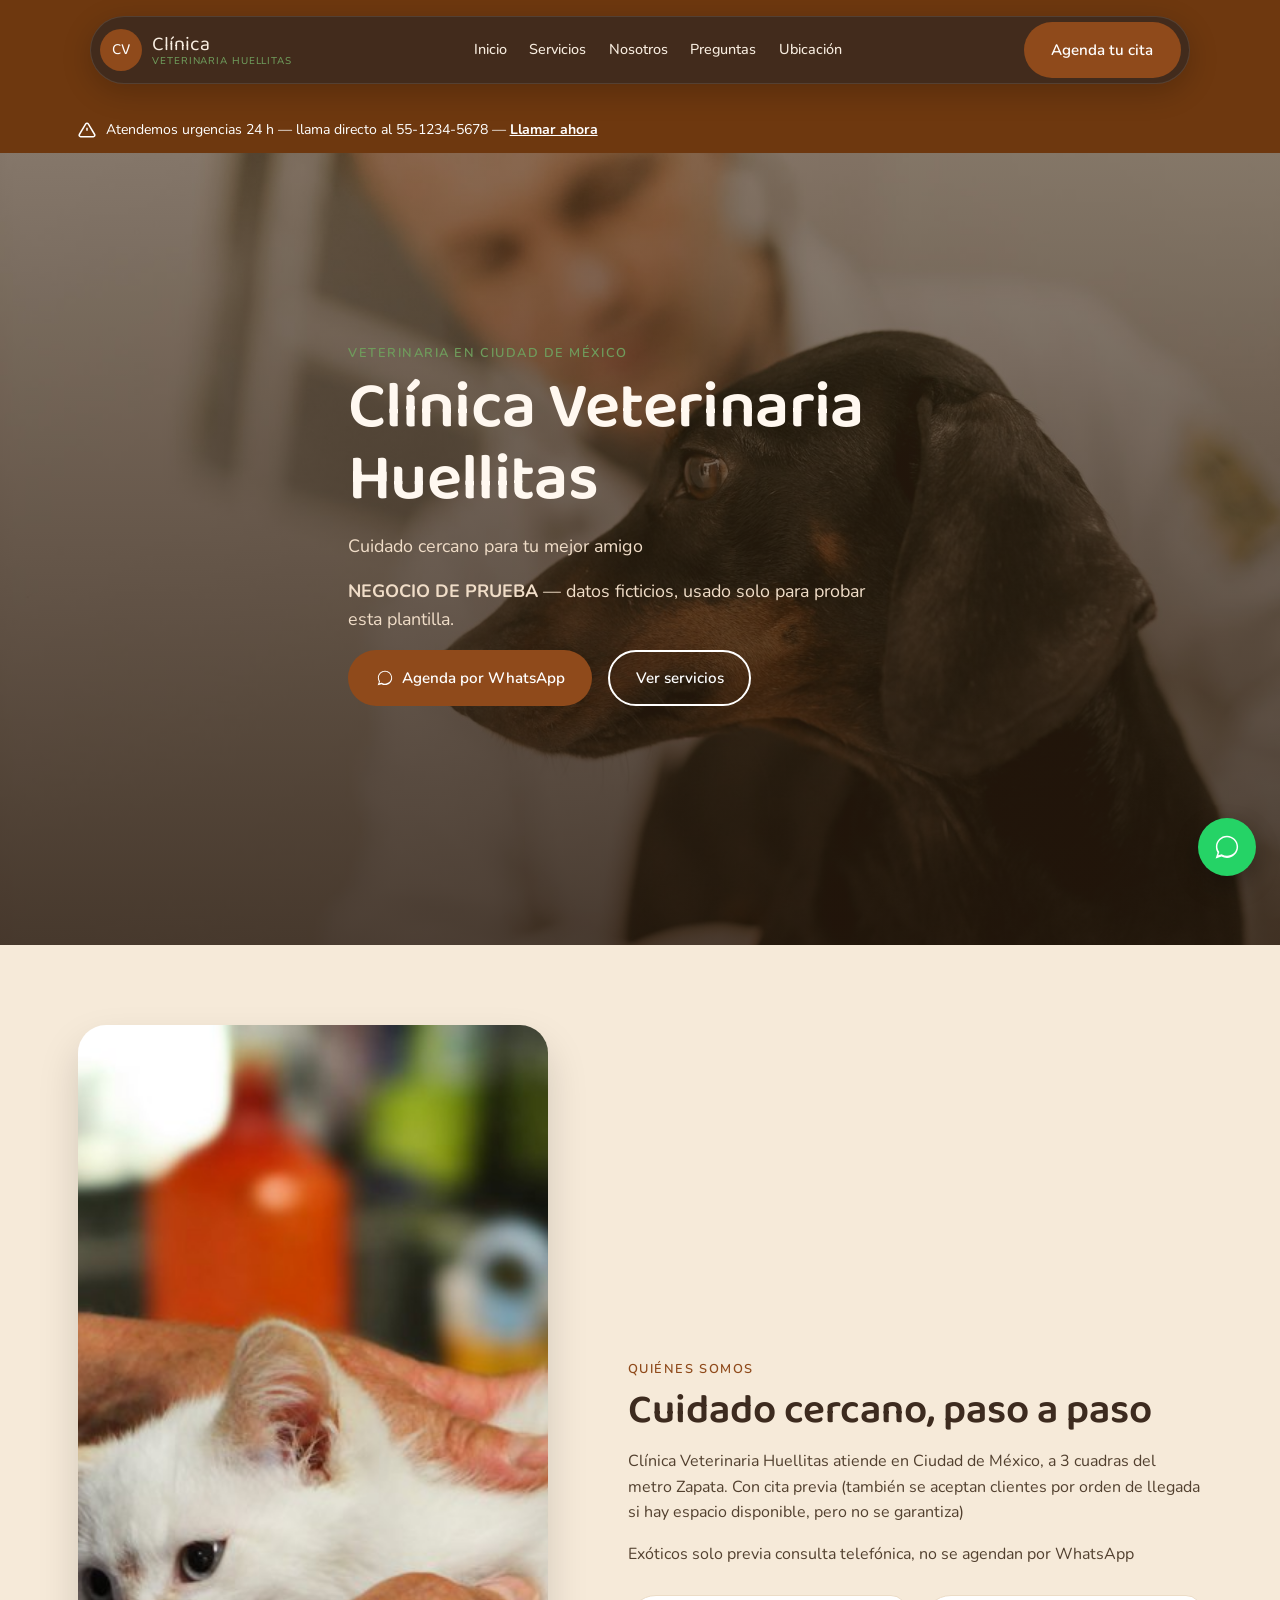
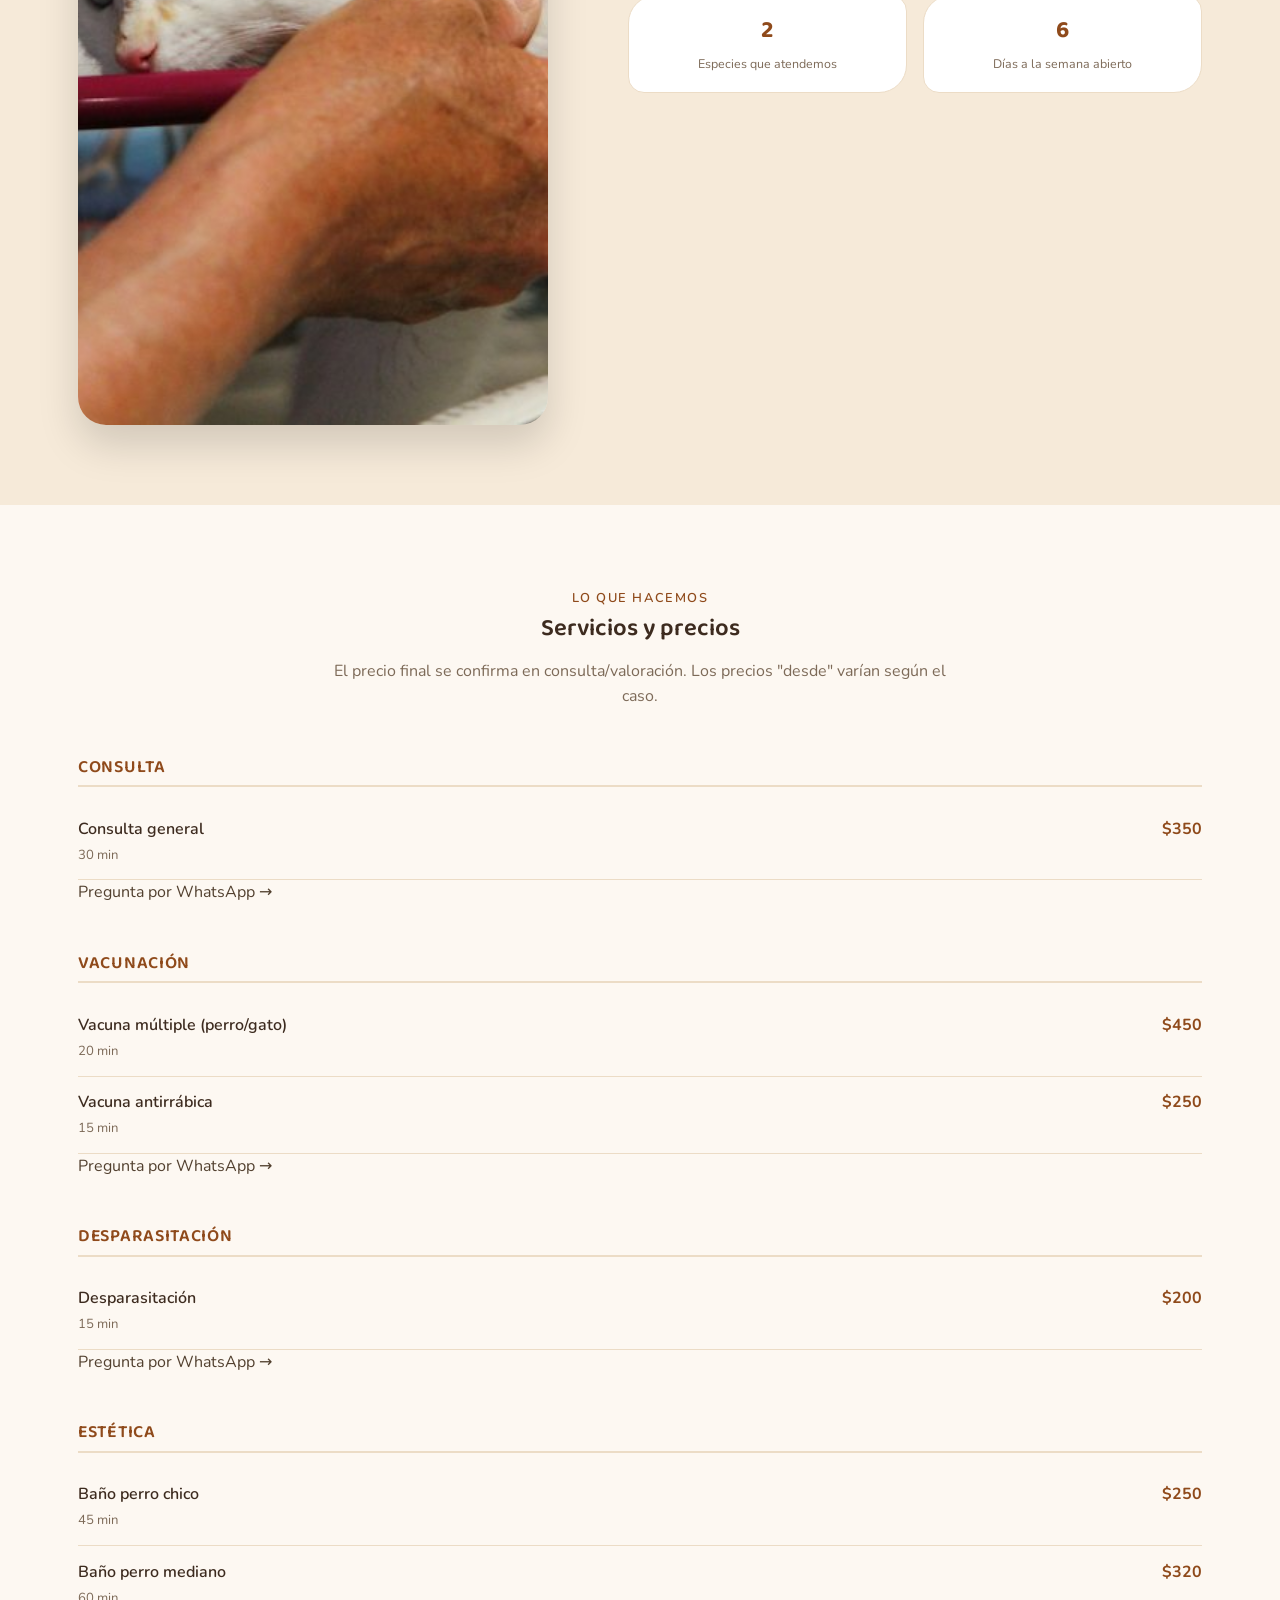
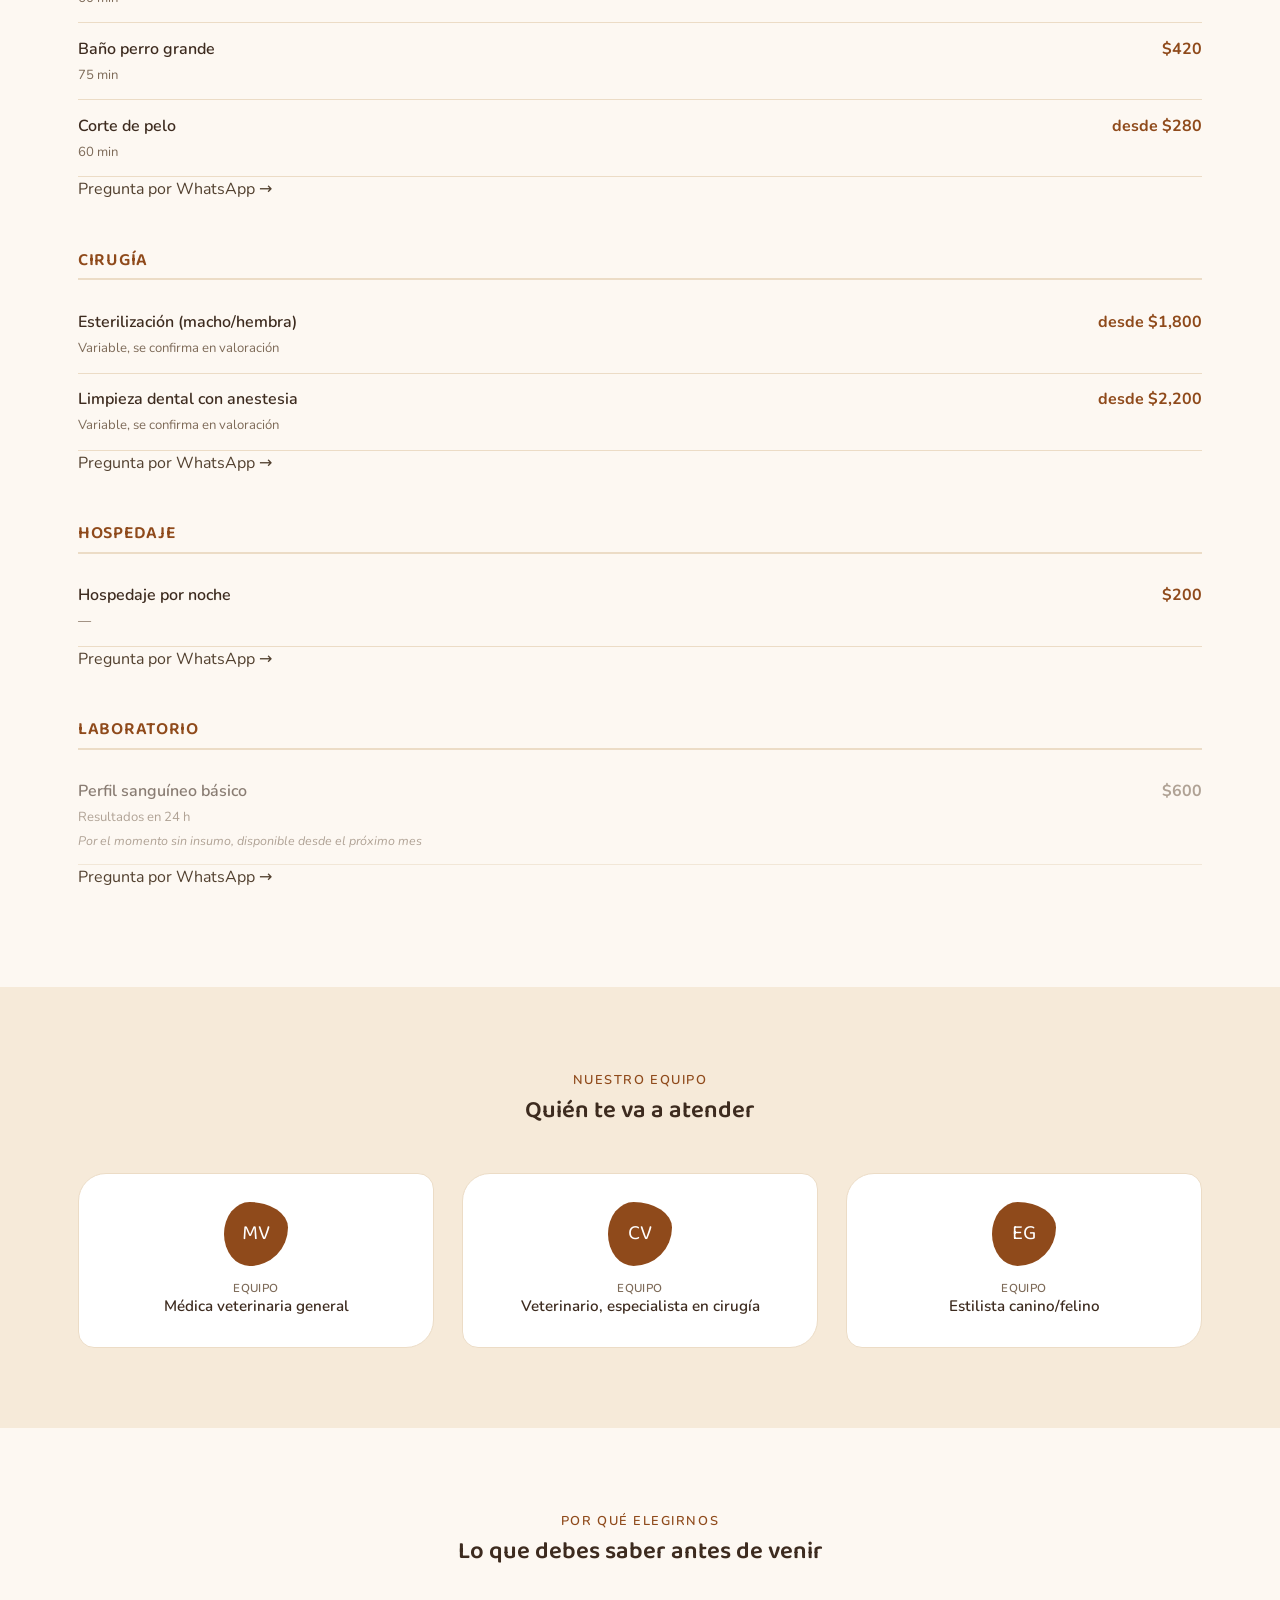
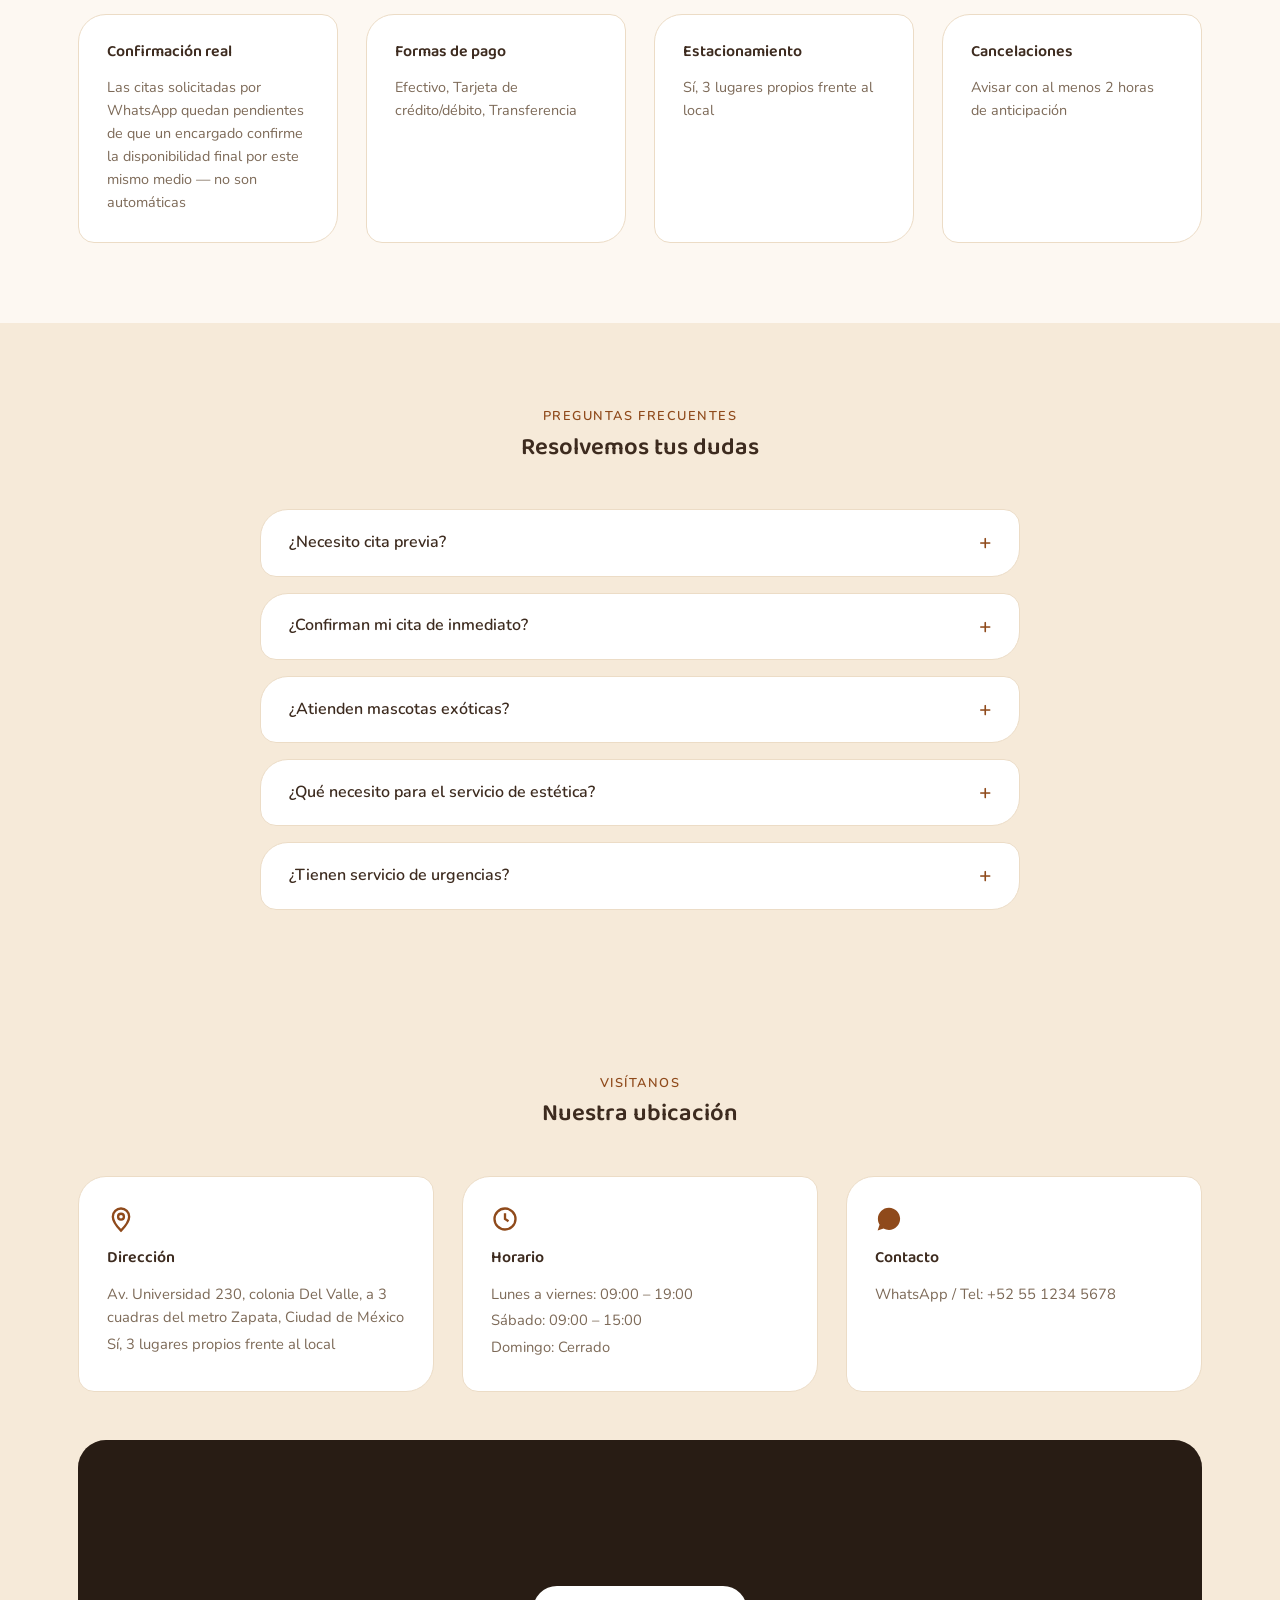
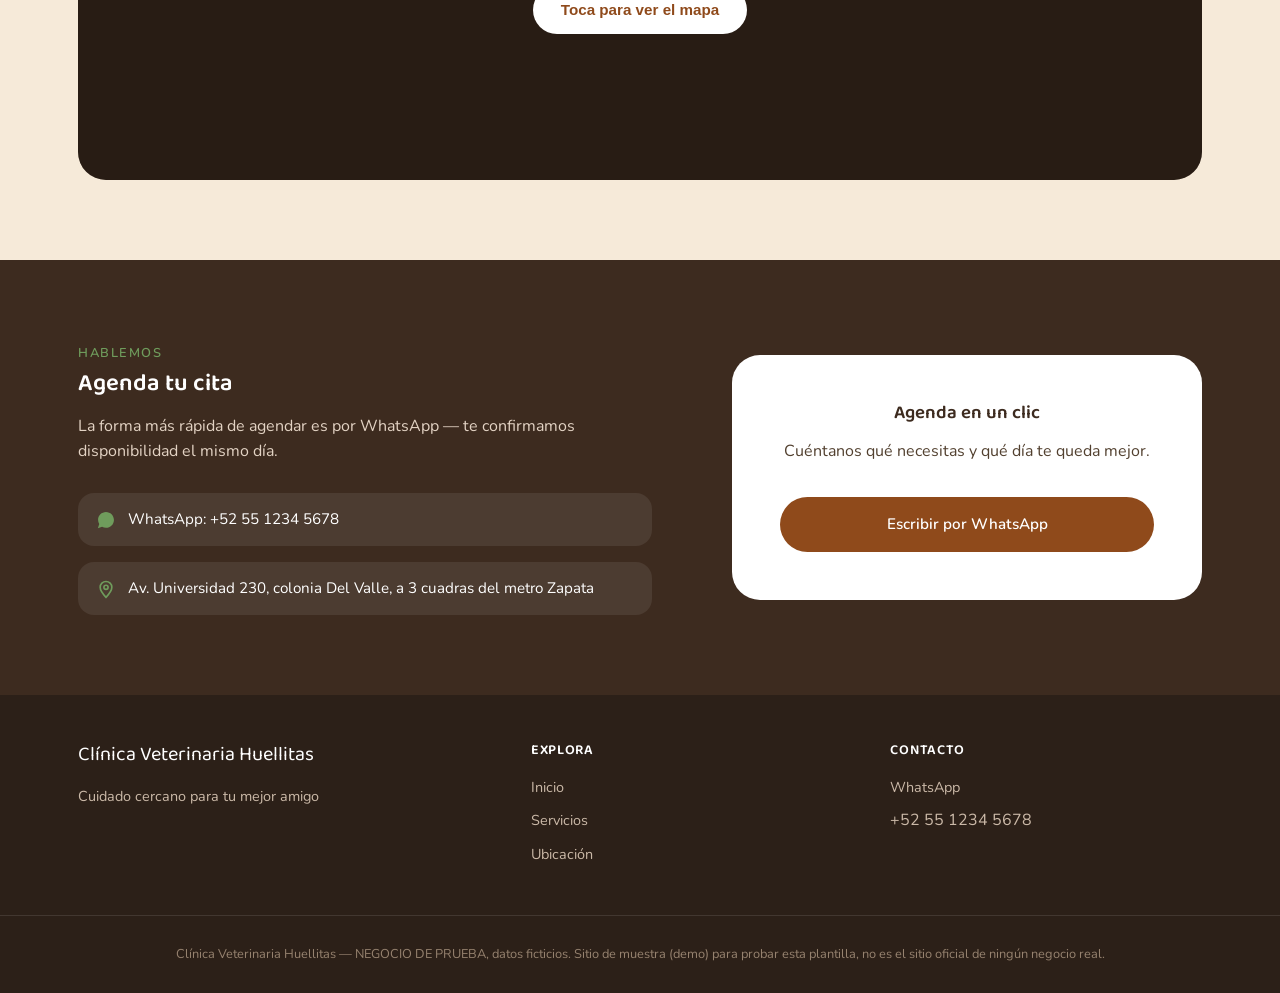
==== docs/huellitas/index.html @ 67806847 "Template reutilizable para sitios de salud (veterinaria/dentista) build.js genera un sitio estatico " ====
<!DOCTYPE html>
<html lang="es-MX">
<head>
<meta charset="UTF-8">
<meta name="viewport" content="width=device-width, initial-scale=1.0">
<title>Clínica Veterinaria Huellitas — Cuidado cercano para tu mejor amigo</title>
<meta name="robots" content="noindex, nofollow">

<link rel="preconnect" href="https://fonts.googleapis.com">
<link rel="preconnect" href="https://fonts.gstatic.com" crossorigin>
<link href="https://fonts.googleapis.com/css2?family=Baloo+2:wght@500;600;700&family=Nunito:wght@400;600;700;800&display=swap" rel="stylesheet">

<meta name="description" content="Clínica Veterinaria Huellitas — Cuidado cercano para tu mejor amigo en Ciudad de México. Agenda por WhatsApp.">
<link rel="canonical" href="https://a01771796-alt.github.io/web-salud-template/huellitas/">

<meta property="og:type" content="website">
<meta property="og:site_name" content="Clínica Veterinaria Huellitas">
<meta property="og:title" content="Clínica Veterinaria Huellitas — Cuidado cercano para tu mejor amigo">
<meta property="og:description" content="Clínica Veterinaria Huellitas — Cuidado cercano para tu mejor amigo en Ciudad de México. Agenda por WhatsApp.">
<meta property="og:url" content="https://a01771796-alt.github.io/web-salud-template/huellitas/">
<meta property="og:image" content="https://a01771796-alt.github.io/web-salud-template/huellitas/images/og-image.jpg">
<meta property="og:image:secure_url" content="https://a01771796-alt.github.io/web-salud-template/huellitas/images/og-image.jpg">
<meta property="og:image:type" content="image/jpeg">
<meta property="og:image:width" content="1200">
<meta property="og:image:height" content="630">
<meta property="og:locale" content="es_MX">

<meta name="twitter:card" content="summary_large_image">
<meta name="twitter:title" content="Clínica Veterinaria Huellitas — Cuidado cercano para tu mejor amigo">
<meta name="twitter:description" content="Clínica Veterinaria Huellitas — Cuidado cercano para tu mejor amigo en Ciudad de México. Agenda por WhatsApp.">
<meta name="twitter:image" content="https://a01771796-alt.github.io/web-salud-template/huellitas/images/og-image.jpg">

<link rel="icon" type="image/svg+xml" href="favicon.svg">
<link rel="stylesheet" href="style.css">

<script type="application/ld+json">
{
  "@context": "https://schema.org",
  "@type": "VeterinaryCare",
  "name": "Clínica Veterinaria Huellitas",
  "image": "https://a01771796-alt.github.io/web-salud-template/huellitas/images/og-image.jpg",
  "url": "https://a01771796-alt.github.io/web-salud-template/huellitas/",
  "address": {
    "@type": "PostalAddress",
    "streetAddress": "Av. Universidad 230, colonia Del Valle",
    "addressLocality": "Ciudad de México",
    "addressRegion": "Ciudad de México",
    "postalCode": "03100",
    "addressCountry": "MX"
  },
  "geo": { "@type": "GeoCoordinates", "latitude": 19.3805, "longitude": -99.1636 },
  "telephone": "+52 55 1234 5678",
  "openingHoursSpecification": [
    {
      "@type": "OpeningHoursSpecification",
      "dayOfWeek": ["Monday", "Tuesday", "Wednesday", "Thursday", "Friday"],
      "opens": "09:00",
      "closes": "19:00"
    },
    {
      "@type": "OpeningHoursSpecification",
      "dayOfWeek": ["Saturday"],
      "opens": "09:00",
      "closes": "15:00"
    }
  ]
}
</script>
</head>
<body>
<header class="site-header">
  <div class="header-inner">
    <a href="#top" class="brand">
      <span class="brand-badge" aria-hidden="true">CV</span>
      <span class="brand-name">Clínica<small>Veterinaria Huellitas</small></span>
    </a>
    <nav class="main-nav" id="main-nav">
      <a href="#top">Inicio</a>
      <a href="#servicios">Servicios</a>
      <a href="#nosotros">Nosotros</a>
      <a href="#faq">Preguntas</a>
      <a href="#ubicacion">Ubicación</a>
    </nav>
    <div class="header-actions">
      <a class="btn btn-primary" href="https://wa.me/525512345678?text=Hola%2C%20quiero%20agendar%20una%20cita%20en%20Cl%C3%ADnica%20Veterinaria%20Huellitas" target="_blank" rel="noopener">Agenda tu cita</a>
      <button class="nav-toggle" id="nav-toggle" aria-expanded="false" aria-controls="main-nav" aria-label="Abrir menú"><span></span></button>
    </div>
  </div>
</header>
<div class="urgencias-banner">
  <div class="container">
    <svg aria-hidden="true" viewBox="0 0 24 24" fill="none" stroke="currentColor" stroke-width="2"><path d="M12 9v4M12 17h.01M10.3 3.9 1.8 18a2 2 0 0 0 1.7 3h17a2 2 0 0 0 1.7-3L13.7 3.9a2 2 0 0 0-3.4 0Z"/></svg>
    <span>Atendemos urgencias 24 h — llama directo al 55-1234-5678 — <a href="tel:+525512345678">Llamar ahora</a></span>
  </div>
</div>
<!-- FOTO PLACEHOLDER: reemplazar por foto real del local; esta es una foto de stock de referencia de estilo (ver CREDITOS.md) -->
<section class="hero has-urgencias" id="top">
  <div class="hero-bg" role="img" aria-label="Ambientación de clínica veterinaria, foto de referencia"></div>
  <div class="container hero-content">
    <span class="eyebrow">Veterinaria en Ciudad de México</span>
    <h1>Clínica Veterinaria Huellitas</h1>
    <p class="lead">Cuidado cercano para tu mejor amigo</p>
    <p class="lead"><strong>NEGOCIO DE PRUEBA</strong> — datos ficticios, usado solo para probar esta plantilla.</p>
    <div class="hero-actions">
      <a class="btn btn-primary" href="https://wa.me/525512345678?text=Hola%2C%20quiero%20agendar%20una%20cita%20en%20Cl%C3%ADnica%20Veterinaria%20Huellitas" target="_blank" rel="noopener">
        <svg aria-hidden="true" viewBox="0 0 32 32" fill="currentColor"><path d="M16 3C9 3 3.3 8.7 3.3 15.7c0 2.5.7 4.8 1.9 6.8L3 29l6.7-2.1c1.9 1 4 1.6 6.3 1.6 7 0 12.7-5.7 12.7-12.7C28.7 8.7 23 3 16 3zm0 23c-2 0-3.9-.5-5.6-1.5l-.4-.2-4 1.2 1.2-3.9-.3-.4C5.8 19.6 5 17.7 5 15.7 5 9.7 9.9 4.8 16 4.8s11 4.9 11 10.9S22.1 26 16 26z"/></svg>
        Agenda por WhatsApp
      </a>
      <a class="btn btn-outline" href="#servicios">Ver servicios</a>
    </div>
  </div>
</section>
<section class="about" id="nosotros">
  <div class="container about-grid">
    <!-- FOTO PLACEHOLDER: reemplazar por foto real del local o del equipo; esta es una foto de stock de referencia de estilo (ver CREDITOS.md) -->
    <div class="about-card">
      <img src="images/about.jpg" alt="Ambientación de clínica veterinaria, foto de referencia" width="800" height="1000" loading="lazy">
    </div>
    <div class="about-text">
      <span class="eyebrow">Quiénes somos</span>
      <h2>Cuidado cercano, paso a paso</h2>
      <p>Clínica Veterinaria Huellitas atiende en Ciudad de México, a 3 cuadras del metro Zapata. Con cita previa (también se aceptan clientes por orden de llegada si hay espacio disponible, pero no se garantiza)</p>
      
      <p>Exóticos solo previa consulta telefónica, no se agendan por WhatsApp</p>
      <!-- PENDIENTE: confirmar año de apertura, historia y tamaño real del equipo -->
      <div class="about-facts">
        <div class="about-fact"><strong>2</strong><span>Especies que atendemos</span></div>
        <div class="about-fact"><strong>6</strong><span>Días a la semana abierto</span></div>
      </div>
    </div>
  </div>
</section>
<section id="servicios">
  <div class="container">
    <div class="section-head">
      <span class="eyebrow">Lo que hacemos</span>
      <h2>Servicios y precios</h2>
      <p>El precio final se confirma en consulta/valoración. Los precios "desde" varían según el caso.</p>
    </div>
    <div class="servicios-categoria">
      <h3>Consulta</h3>
      <div class="servicio-row">
        <div class="servicio-info">
          <span class="servicio-nombre">Consulta general</span>
          <span class="servicio-duracion">30 min</span>
          
        </div>
        <span class="servicio-precio">$350</span>
      </div>
      <p class="services-note"><a href="https://wa.me/525512345678?text=Hola%2C%20quisiera%20m%C3%A1s%20informaci%C3%B3n%20sobre%20consulta" target="_blank" rel="noopener">Pregunta por WhatsApp →</a></p>
    </div>
    <div class="servicios-categoria">
      <h3>Vacunación</h3>
      <div class="servicio-row">
        <div class="servicio-info">
          <span class="servicio-nombre">Vacuna múltiple (perro/gato)</span>
          <span class="servicio-duracion">20 min</span>
          
        </div>
        <span class="servicio-precio">$450</span>
      </div>
      <div class="servicio-row">
        <div class="servicio-info">
          <span class="servicio-nombre">Vacuna antirrábica</span>
          <span class="servicio-duracion">15 min</span>
          
        </div>
        <span class="servicio-precio">$250</span>
      </div>
      <p class="services-note"><a href="https://wa.me/525512345678?text=Hola%2C%20quisiera%20m%C3%A1s%20informaci%C3%B3n%20sobre%20vacunaci%C3%B3n" target="_blank" rel="noopener">Pregunta por WhatsApp →</a></p>
    </div>
    <div class="servicios-categoria">
      <h3>Desparasitación</h3>
      <div class="servicio-row">
        <div class="servicio-info">
          <span class="servicio-nombre">Desparasitación</span>
          <span class="servicio-duracion">15 min</span>
          
        </div>
        <span class="servicio-precio">$200</span>
      </div>
      <p class="services-note"><a href="https://wa.me/525512345678?text=Hola%2C%20quisiera%20m%C3%A1s%20informaci%C3%B3n%20sobre%20desparasitaci%C3%B3n" target="_blank" rel="noopener">Pregunta por WhatsApp →</a></p>
    </div>
    <div class="servicios-categoria">
      <h3>Estética</h3>
      <div class="servicio-row">
        <div class="servicio-info">
          <span class="servicio-nombre">Baño perro chico</span>
          <span class="servicio-duracion">45 min</span>
          
        </div>
        <span class="servicio-precio">$250</span>
      </div>
      <div class="servicio-row">
        <div class="servicio-info">
          <span class="servicio-nombre">Baño perro mediano</span>
          <span class="servicio-duracion">60 min</span>
          
        </div>
        <span class="servicio-precio">$320</span>
      </div>
      <div class="servicio-row">
        <div class="servicio-info">
          <span class="servicio-nombre">Baño perro grande</span>
          <span class="servicio-duracion">75 min</span>
          
        </div>
        <span class="servicio-precio">$420</span>
      </div>
      <div class="servicio-row">
        <div class="servicio-info">
          <span class="servicio-nombre">Corte de pelo</span>
          <span class="servicio-duracion">60 min</span>
          
        </div>
        <span class="servicio-precio">desde $280</span>
      </div>
      <p class="services-note"><a href="https://wa.me/525512345678?text=Hola%2C%20quisiera%20m%C3%A1s%20informaci%C3%B3n%20sobre%20est%C3%A9tica" target="_blank" rel="noopener">Pregunta por WhatsApp →</a></p>
    </div>
    <div class="servicios-categoria">
      <h3>Cirugía</h3>
      <div class="servicio-row">
        <div class="servicio-info">
          <span class="servicio-nombre">Esterilización (macho/hembra)</span>
          <span class="servicio-duracion">Variable, se confirma en valoración</span>
          
        </div>
        <span class="servicio-precio">desde $1,800</span>
      </div>
      <div class="servicio-row">
        <div class="servicio-info">
          <span class="servicio-nombre">Limpieza dental con anestesia</span>
          <span class="servicio-duracion">Variable, se confirma en valoración</span>
          
        </div>
        <span class="servicio-precio">desde $2,200</span>
      </div>
      <p class="services-note"><a href="https://wa.me/525512345678?text=Hola%2C%20quisiera%20m%C3%A1s%20informaci%C3%B3n%20sobre%20cirug%C3%ADa" target="_blank" rel="noopener">Pregunta por WhatsApp →</a></p>
    </div>
    <div class="servicios-categoria">
      <h3>Hospedaje</h3>
      <div class="servicio-row">
        <div class="servicio-info">
          <span class="servicio-nombre">Hospedaje por noche</span>
          <span class="servicio-duracion">—</span>
          
        </div>
        <span class="servicio-precio">$200</span>
      </div>
      <p class="services-note"><a href="https://wa.me/525512345678?text=Hola%2C%20quisiera%20m%C3%A1s%20informaci%C3%B3n%20sobre%20hospedaje" target="_blank" rel="noopener">Pregunta por WhatsApp →</a></p>
    </div>
    <div class="servicios-categoria">
      <h3>Laboratorio</h3>
      <div class="servicio-row no-disponible">
        <div class="servicio-info">
          <span class="servicio-nombre">Perfil sanguíneo básico</span>
          <span class="servicio-duracion">Resultados en 24 h</span>
          <span class="servicio-nota-disp">Por el momento sin insumo, disponible desde el próximo mes</span>
        </div>
        <span class="servicio-precio">$600</span>
      </div>
      <p class="services-note"><a href="https://wa.me/525512345678?text=Hola%2C%20quisiera%20m%C3%A1s%20informaci%C3%B3n%20sobre%20laboratorio" target="_blank" rel="noopener">Pregunta por WhatsApp →</a></p>
    </div>
  </div>
</section>
<section class="about" id="equipo">
  <div class="container">
    <div class="section-head">
      <span class="eyebrow">Nuestro equipo</span>
      <h2>Quién te va a atender</h2>
    </div>
    <div class="equipo-grid">
      <div class="equipo-card">
        <div class="equipo-avatar">MV</div>
        <h3>Equipo</h3>
        <p>Médica veterinaria general</p>
      </div>
      <div class="equipo-card">
        <div class="equipo-avatar">CV</div>
        <h3>Equipo</h3>
        <p>Veterinario, especialista en cirugía</p>
      </div>
      <div class="equipo-card">
        <div class="equipo-avatar">EG</div>
        <h3>Equipo</h3>
        <p>Estilista canino/felino</p>
      </div>
    </div>
  </div>
</section>
<section id="porque-elegirnos">
  <div class="container">
    <div class="section-head">
      <span class="eyebrow">Por qué elegirnos</span>
      <h2>Lo que debes saber antes de venir</h2>
    </div>
    <div class="porque-grid">
      <div class="porque-card"><h3>Confirmación real</h3><p>Las citas solicitadas por WhatsApp quedan pendientes de que un encargado confirme la disponibilidad final por este mismo medio — no son automáticas</p></div>
      <div class="porque-card"><h3>Formas de pago</h3><p>Efectivo, Tarjeta de crédito/débito, Transferencia</p></div>
      <div class="porque-card"><h3>Estacionamiento</h3><p>Sí, 3 lugares propios frente al local</p></div>
      <div class="porque-card"><h3>Cancelaciones</h3><p>Avisar con al menos 2 horas de anticipación</p></div>
    </div>
  </div>
</section>
<section class="about" id="faq">
  <div class="container">
    <div class="section-head">
      <span class="eyebrow">Preguntas frecuentes</span>
      <h2>Resolvemos tus dudas</h2>
    </div>
    <div class="faq-list">
      <details class="faq-item">
        <summary>¿Necesito cita previa?</summary>
        <p>Se recomienda agendar cita, aunque también aceptamos clientes por orden de llegada si hay espacio disponible (sin garantía de horario).</p>
      </details>
      <details class="faq-item">
        <summary>¿Confirman mi cita de inmediato?</summary>
        <p>No es automático: las citas solicitadas por WhatsApp quedan pendientes de que un encargado confirme la disponibilidad final por el mismo medio.</p>
      </details>
      <details class="faq-item">
        <summary>¿Atienden mascotas exóticas?</summary>
        <p>Solo previa consulta telefónica — los exóticos no se agendan directamente por WhatsApp.</p>
      </details>
      <details class="faq-item">
        <summary>¿Qué necesito para el servicio de estética?</summary>
        <p>La mascota debe tener sus vacunas al corriente.</p>
      </details>
      <details class="faq-item">
        <summary>¿Tienen servicio de urgencias?</summary>
        <p>Sí, atendemos urgencias 24 horas — llama directo al 55-1234-5678.</p>
      </details>
    </div>
  </div>
</section>
<section class="about" id="ubicacion">
  <div class="container">
    <div class="section-head">
      <span class="eyebrow">Visítanos</span>
      <h2>Nuestra ubicación</h2>
    </div>
    <div class="location-grid">
      <div class="location-card">
        <svg aria-hidden="true" viewBox="0 0 24 24" fill="none" stroke="currentColor" stroke-width="2"><path d="M12 22s7-7.3 7-12a7 7 0 1 0-14 0c0 4.7 7 12 7 12z"/><circle cx="12" cy="10" r="2.5"/></svg>
        <h3>Dirección</h3>
        <p>Av. Universidad 230, colonia Del Valle, a 3 cuadras del metro Zapata, Ciudad de México</p>
        <p>Sí, 3 lugares propios frente al local</p>
      </div>
      <div class="location-card">
        <svg aria-hidden="true" viewBox="0 0 24 24" fill="none" stroke="currentColor" stroke-width="2"><circle cx="12" cy="12" r="9"/><path d="M12 7v5l3 2"/></svg>
        <h3>Horario</h3>
        <p>Lunes a viernes: 09:00 – 19:00</p>
        <p>Sábado: 09:00 – 15:00</p>
        <p>Domingo: Cerrado</p>
      </div>
      <div class="location-card">
        <svg aria-hidden="true" viewBox="0 0 32 32" fill="currentColor"><path d="M16 3C9 3 3.3 8.7 3.3 15.7c0 2.5.7 4.8 1.9 6.8L3 29l6.7-2.1c1.9 1 4 1.6 6.3 1.6 7 0 12.7-5.7 12.7-12.7C28.7 8.7 23 3 16 3z"/></svg>
        <h3>Contacto</h3>
        <p>WhatsApp / Tel: +52 55 1234 5678</p>
      </div>
    </div>
    <div class="map-placeholder" id="map-placeholder" data-lat="19.3805" data-lng="-99.1636" data-title="Ubicación de Clínica Veterinaria Huellitas">
      <button type="button" class="btn btn-light map-trigger" id="map-trigger">Toca para ver el mapa</button>
    </div>
  </div>
</section>
<section class="contact" id="contacto">
  <div class="container contact-grid">
    <div>
      <span class="eyebrow">Hablemos</span>
      <h2>Agenda tu cita</h2>
      <p class="lead">La forma más rápida de agendar es por WhatsApp — te confirmamos disponibilidad el mismo día.</p>
      <div class="contact-list">
        <div class="contact-item">
          <svg aria-hidden="true" viewBox="0 0 32 32" fill="currentColor"><path d="M16 3C9 3 3.3 8.7 3.3 15.7c0 2.5.7 4.8 1.9 6.8L3 29l6.7-2.1c1.9 1 4 1.6 6.3 1.6 7 0 12.7-5.7 12.7-12.7C28.7 8.7 23 3 16 3z"/></svg>
          <a href="https://wa.me/525512345678?text=Hola%2C%20quiero%20agendar%20una%20cita%20en%20Cl%C3%ADnica%20Veterinaria%20Huellitas" target="_blank" rel="noopener">WhatsApp: +52 55 1234 5678</a>
        </div>
        <div class="contact-item">
          <svg aria-hidden="true" viewBox="0 0 24 24" fill="none" stroke="currentColor" stroke-width="2"><path d="M12 22s7-7.3 7-12a7 7 0 1 0-14 0c0 4.7 7 12 7 12z"/><circle cx="12" cy="10" r="2.5"/></svg>
          <span>Av. Universidad 230, colonia Del Valle, a 3 cuadras del metro Zapata</span>
        </div>
      </div>
    </div>
    <div class="contact-card">
      <h3>Agenda en un clic</h3>
      <p>Cuéntanos qué necesitas y qué día te queda mejor.</p>
      <a class="btn btn-primary" href="https://wa.me/525512345678?text=Hola%2C%20quiero%20agendar%20una%20cita%20en%20Cl%C3%ADnica%20Veterinaria%20Huellitas" target="_blank" rel="noopener">Escribir por WhatsApp</a>
    </div>
  </div>
</section>
<footer class="site-footer">
  <div class="container footer-grid">
    <div class="footer-brand">
      <span class="brand-name">Clínica Veterinaria Huellitas</span>
      <p>Cuidado cercano para tu mejor amigo</p>
    </div>
    <div class="footer-col">
      <h4>Explora</h4>
      <ul>
        <li><a href="#top">Inicio</a></li>
        <li><a href="#servicios">Servicios</a></li>
        <li><a href="#ubicacion">Ubicación</a></li>
      </ul>
    </div>
    <div class="footer-col">
      <h4>Contacto</h4>
      <ul>
        <li><a href="https://wa.me/525512345678" target="_blank" rel="noopener">WhatsApp</a></li>
        <li><span>+52 55 1234 5678</span></li>
      </ul>
    </div>
  </div>
  <div class="footer-bottom"><!-- PENDIENTE: dominio final antes de entregar --> Clínica Veterinaria Huellitas — NEGOCIO DE PRUEBA, datos ficticios. Sitio de muestra (demo) para probar esta plantilla, no es el sitio oficial de ningún negocio real.</div>
</footer>
<a class="whatsapp-float" href="https://wa.me/525512345678?text=Hola%2C%20quiero%20agendar%20una%20cita%20en%20Cl%C3%ADnica%20Veterinaria%20Huellitas" target="_blank" rel="noopener" aria-label="Agenda tu cita por WhatsApp">
  <svg aria-hidden="true" viewBox="0 0 32 32" fill="currentColor"><path d="M16 3C9 3 3.3 8.7 3.3 15.7c0 2.5.7 4.8 1.9 6.8L3 29l6.7-2.1c1.9 1 4 1.6 6.3 1.6 7 0 12.7-5.7 12.7-12.7C28.7 8.7 23 3 16 3zm0 23c-2 0-3.9-.5-5.6-1.5l-.4-.2-4 1.2 1.2-3.9-.3-.4C5.8 19.6 5 17.7 5 15.7 5 9.7 9.9 4.8 16 4.8s11 4.9 11 10.9S22.1 26 16 26z"/></svg>
</a>
<script src="script.js"></script>
</body>
</html>
---- docs/huellitas/style.css ----
/* ============================================================
   base.css — estructura compartida por cualquier cliente/giro.
   Adaptado del patrón validado en landing-negocio-general
   (alta-peluqueria-barberia-aj). Los presets (veterinaria-calida,
   dental-clinico) solo redefinen :root y unos pocos selectores de
   forma/tratamiento — el layout vive aquí.
   ============================================================ */
:root {
  --space-xs: 0.5rem;
  --space-sm: 1rem;
  --space-md: 1.75rem;
  --space-lg: 3rem;
  --space-xl: 5rem;

  --content-max: 1180px;
  --transition: 0.25s ease;

  --header-gap: 1rem;
  --header-height: 68px;
  --header-clearance: calc(var(--header-height) + var(--header-gap) * 2 + 0.5rem);
}

* { box-sizing: border-box; }
html { scroll-behavior: auto; }
body {
  margin: 0;
  background: var(--color-bg);
  color: var(--color-text);
  font-family: var(--font-body);
  font-size: 16px;
  line-height: 1.6;
  -webkit-font-smoothing: antialiased;
}
img { max-width: 100%; display: block; }
a { color: inherit; text-decoration: none; }
ul { margin: 0; padding: 0; list-style: none; }
h1, h2, h3, h4 {
  font-family: var(--font-display);
  color: var(--color-heading);
  margin: 0 0 var(--space-sm);
  line-height: 1.1;
  font-weight: 600;
}
p { margin: 0 0 var(--space-sm); }
.container { max-width: var(--content-max); margin: 0 auto; padding: 0 var(--space-md); }
section { padding: var(--space-xl) 0; }
.eyebrow {
  display: inline-block;
  font-weight: 600;
  text-transform: uppercase;
  letter-spacing: 0.12em;
  font-size: 0.8rem;
  color: var(--color-primary);
  margin-bottom: var(--space-xs);
}
.section-head { text-align: center; max-width: 640px; margin: 0 auto var(--space-lg); }
.section-head p { color: var(--color-text-soft); }

a:focus-visible, button:focus-visible {
  outline: 2px solid var(--color-primary);
  outline-offset: 2px;
}

@media (prefers-reduced-motion: reduce) {
  * { animation-duration: 0.01ms !important; animation-iteration-count: 1 !important; transition-duration: 0.01ms !important; }
}

/* ============================================================
   Botones
   ============================================================ */
.btn {
  display: inline-flex;
  align-items: center;
  gap: 0.5rem;
  padding: 0.85rem 1.6rem;
  border-radius: var(--radius-pill, 999px);
  font-weight: 600;
  font-size: 0.95rem;
  border: 2px solid transparent;
  cursor: pointer;
  min-height: 44px;
  touch-action: manipulation;
  transition: transform var(--transition), box-shadow var(--transition), background var(--transition);
}
.btn-primary { background: var(--color-primary); color: var(--color-white); }
.btn-primary:hover { background: var(--color-primary-dark); transform: translateY(-1px); }
.btn-outline { background: transparent; border-color: var(--color-primary); color: var(--color-primary); }
.btn-outline:hover { background: var(--color-primary); color: var(--color-white); }
.btn-light { background: var(--color-white); color: var(--color-primary); }
.btn-light:hover { transform: translateY(-1px); box-shadow: 0 8px 20px rgba(0,0,0,0.15); }
.btn svg { width: 18px; height: 18px; flex-shrink: 0; }

/* ============================================================
   Header flotante "pill"
   ============================================================ */
.site-header {
  position: fixed;
  top: var(--header-gap);
  left: 50%;
  transform: translateX(-50%);
  width: calc(100% - 2rem);
  max-width: 1100px;
  height: var(--header-height);
  background: var(--color-header-bg);
  backdrop-filter: blur(10px);
  border: 1px solid var(--color-header-border);
  border-radius: var(--radius-pill, 999px);
  z-index: 1000;
  box-shadow: 0 8px 30px rgba(0,0,0,0.2);
}
.site-header .header-inner { height: 100%; display: flex; align-items: center; justify-content: space-between; padding: 0 0.5rem 0 0.6rem; }
.brand { display: flex; align-items: center; gap: 0.6rem; flex-shrink: 0; }
.brand-badge {
  width: 42px; height: 42px; border-radius: 50%;
  background: var(--color-primary);
  display: flex; align-items: center; justify-content: center; flex-shrink: 0;
  font-family: var(--font-display); color: var(--color-white); font-size: 1rem;
}
.brand-name { font-family: var(--font-display); font-size: 1.25rem; color: var(--color-header-text); line-height: 1; }
.brand-name small { display: block; font-family: var(--font-body); font-weight: 500; font-size: 0.62rem; text-transform: uppercase; letter-spacing: 0.09em; color: var(--color-accent-2); margin-top: 3px; }

.main-nav { display: flex; align-items: center; gap: 1.4rem; }
.main-nav a { font-size: 0.9rem; font-weight: 500; color: var(--color-header-text); transition: color var(--transition); }
.main-nav a:hover { color: var(--color-accent-2); }

.header-actions { display: flex; align-items: center; gap: 0.6rem; }
.nav-toggle {
  display: none; width: 40px; height: 40px; border-radius: 50%;
  border: 1px solid var(--color-header-border); background: transparent;
  align-items: center; justify-content: center; cursor: pointer; flex-shrink: 0;
}
.nav-toggle span, .nav-toggle span::before, .nav-toggle span::after {
  display: block; width: 18px; height: 2px; background: var(--color-header-text); position: relative;
  transition: transform var(--transition), opacity var(--transition);
}
.nav-toggle span::before, .nav-toggle span::after { content: ""; position: absolute; left: 0; }
.nav-toggle span::before { top: -6px; }
.nav-toggle span::after { top: 6px; }
.nav-toggle[aria-expanded="true"] span { background: transparent; }
.nav-toggle[aria-expanded="true"] span::before { transform: rotate(45deg); top: 0; }
.nav-toggle[aria-expanded="true"] span::after { transform: rotate(-45deg); top: 0; }

/* ============================================================
   Banner de urgencias
   ============================================================ */
.urgencias-banner {
  background: var(--color-urgencias-bg);
  color: var(--color-urgencias-text);
  padding: 0.7rem var(--space-md);
  padding-top: calc(var(--header-clearance) + 0.7rem);
  font-size: 0.88rem;
}
.urgencias-banner .container { display: flex; align-items: center; gap: 0.6rem; flex-wrap: wrap; }
.urgencias-banner svg { width: 18px; height: 18px; flex-shrink: 0; }
.urgencias-banner a { font-weight: 700; text-decoration: underline; }

/* ============================================================
   Hero
   ============================================================ */
.hero { position: relative; min-height: 88vh; display: flex; align-items: center; overflow: hidden; }
.hero.has-urgencias { padding-top: var(--space-md); }
.hero:not(.has-urgencias) { padding-top: var(--header-clearance); }
.hero-bg { position: absolute; inset: 0; background: var(--hero-image) center 45% / cover no-repeat; }
.hero-bg::after { content: ""; position: absolute; inset: 0; background: var(--hero-overlay); }
.hero-content { position: relative; z-index: 2; max-width: 640px; color: var(--color-hero-text); }
.hero-content .eyebrow { color: var(--color-accent-2); }
.hero-content h1 { color: var(--color-hero-text); font-size: clamp(2.6rem, 5.6vw, 4.1rem); margin-bottom: var(--space-sm); }
.hero-content p.lead { font-size: 1.12rem; color: var(--color-hero-text-soft); max-width: 520px; }
.hero-meta { display: flex; flex-wrap: wrap; gap: 0.5rem 1.5rem; margin: var(--space-sm) 0 var(--space-md); font-size: 0.9rem; color: var(--color-hero-text-soft); }
.hero-meta span { display: flex; align-items: center; gap: 0.4rem; }
.hero-meta svg { width: 16px; height: 16px; color: var(--color-accent-2); }
.hero-actions { display: flex; flex-wrap: wrap; gap: 1rem; }
.hero-actions .btn-outline { border-color: #fff; color: #fff; }

/* ============================================================
   Sobre nosotros
   ============================================================ */
.about { background: var(--color-panel); }
.about-grid { display: grid; grid-template-columns: 0.9fr 1.1fr; gap: var(--space-xl); align-items: center; }
.about-card img { border-radius: var(--radius-lg); width: 100%; aspect-ratio: 4/5; object-fit: cover; box-shadow: 0 20px 40px rgba(0,0,0,0.15); }
.about-text h2 { font-size: clamp(1.9rem, 3.2vw, 2.6rem); }
.about-facts { display: grid; grid-template-columns: repeat(auto-fit, minmax(140px, 1fr)); gap: var(--space-sm); margin-top: var(--space-md); }
.about-fact { background: var(--color-white); border-radius: var(--radius); padding: var(--space-sm); text-align: center; border: 1px solid var(--color-border); }
.about-fact strong { display: block; font-family: var(--font-display); font-size: 1.5rem; color: var(--color-primary); }
.about-fact span { font-size: 0.78rem; color: var(--color-text-soft); }

/* ============================================================
   Servicios por categoría
   ============================================================ */
.servicios-nota-top { text-align: center; color: var(--color-text-soft); font-size: 0.92rem; max-width: 640px; margin: 0 auto var(--space-lg); }
.servicios-categoria { margin-bottom: var(--space-lg); }
.servicios-categoria:last-child { margin-bottom: 0; }
.servicios-categoria h3 {
  font-size: 1.1rem; text-transform: uppercase; letter-spacing: 0.04em;
  color: var(--color-primary); border-bottom: 2px solid var(--color-border);
  padding-bottom: 0.5rem; margin-bottom: var(--space-sm);
}
.servicio-row {
  display: flex; justify-content: space-between; align-items: baseline; gap: var(--space-sm);
  padding: 0.85rem 0; border-bottom: 1px solid var(--color-border);
}
.servicio-row:last-child { border-bottom: none; }
.servicio-info { display: flex; flex-direction: column; gap: 0.15rem; }
.servicio-nombre { font-weight: 600; color: var(--color-heading); }
.servicio-duracion { font-size: 0.82rem; color: var(--color-text-soft); }
.servicio-precio { font-weight: 700; color: var(--color-primary); white-space: nowrap; }
.servicio-row.no-disponible { opacity: 0.6; }
.servicio-row.no-disponible .servicio-precio { color: var(--color-text-soft); }
.servicio-nota-disp { font-size: 0.78rem; color: var(--color-text-soft); font-style: italic; }
.servicios-nota { text-align: center; color: var(--color-text-soft); font-size: 0.88rem; margin-top: var(--space-lg); }

/* ============================================================
   Equipo
   ============================================================ */
.equipo-grid { display: grid; grid-template-columns: repeat(auto-fit, minmax(190px, 1fr)); gap: var(--space-md); }
.equipo-card { background: var(--color-white); border: 1px solid var(--color-border); border-radius: var(--radius-lg); padding: var(--space-md); text-align: center; }
.equipo-avatar {
  width: 64px; height: 64px; border-radius: 50%; background: var(--color-primary); color: var(--color-white);
  display: flex; align-items: center; justify-content: center; font-family: var(--font-display); font-size: 1.3rem;
  margin: 0 auto var(--space-sm);
}
.equipo-card h3 { font-size: 0.72rem; text-transform: uppercase; letter-spacing: 0.04em; color: var(--color-text-soft); margin: 0; font-family: var(--font-body); font-weight: 600; }
.equipo-card p { margin: 0; color: var(--color-heading); font-weight: 600; font-size: 0.95rem; }

/* ============================================================
   Por qué elegirnos
   ============================================================ */
.porque-grid { display: grid; grid-template-columns: repeat(auto-fit, minmax(220px, 1fr)); gap: var(--space-md); }
.porque-card { background: var(--color-white); border: 1px solid var(--color-border); border-radius: var(--radius-lg); padding: var(--space-md); }
.porque-card svg { width: 30px; height: 30px; color: var(--color-primary); margin-bottom: var(--space-xs); }
.porque-card h3 { font-size: 1rem; }
.porque-card p { color: var(--color-text-soft); font-size: 0.9rem; margin: 0; }

/* ============================================================
   FAQs
   ============================================================ */
.faq-list { display: grid; gap: var(--space-sm); max-width: 760px; margin: 0 auto; }
.faq-item { background: var(--color-white); border: 1px solid var(--color-border); border-radius: var(--radius); overflow: hidden; }
.faq-item summary {
  cursor: pointer; padding: 1rem var(--space-md); font-weight: 600; color: var(--color-heading);
  display: flex; justify-content: space-between; align-items: center; gap: var(--space-sm);
  list-style: none; min-height: 44px;
}
.faq-item summary::-webkit-details-marker { display: none; }
.faq-item summary::after { content: "+"; font-size: 1.3rem; color: var(--color-primary); flex-shrink: 0; }
.faq-item[open] summary::after { content: "\2212"; }
.faq-item p { padding: 0 var(--space-md) 1rem; color: var(--color-text-soft); margin: 0; }

/* ============================================================
   Ubicación y mapa
   ============================================================ */
.location-grid { display: grid; grid-template-columns: repeat(3, 1fr); gap: var(--space-md); margin-bottom: var(--space-lg); }
.location-card { background: var(--color-white); border: 1px solid var(--color-border); border-radius: var(--radius-lg); padding: var(--space-md); }
.location-card svg { width: 28px; height: 28px; color: var(--color-primary); margin-bottom: var(--space-xs); }
.location-card h3 { font-size: 1rem; }
.location-card p { color: var(--color-text-soft); font-size: 0.92rem; margin-bottom: 0.2rem; }
.map-placeholder {
  border-radius: var(--radius-lg); overflow: hidden; height: 340px;
  background: var(--color-panel-alt); position: relative; display: flex; align-items: center; justify-content: center;
}
.map-placeholder::before { content: ""; position: absolute; inset: 0; background: rgba(0,0,0,0.35); }
.map-trigger { position: relative; z-index: 1; }
.map-placeholder iframe { width: 100%; height: 100%; border: 0; display: block; }

/* ============================================================
   Contacto
   ============================================================ */
.contact { background: var(--color-panel-alt); color: var(--color-white); }
.contact-grid { display: grid; grid-template-columns: 1.1fr 0.9fr; gap: var(--space-xl); align-items: center; }
.contact h2 { color: var(--color-white); }
.contact .eyebrow { color: var(--color-accent-2); }
.contact p.lead { color: var(--color-panel-alt-text-soft); }
.contact-list { display: grid; gap: var(--space-sm); margin-top: var(--space-md); }
.contact-item { display: flex; align-items: center; gap: 0.8rem; background: rgba(255,255,255,0.08); border-radius: var(--radius); padding: 0.9rem 1.1rem; }
.contact-item svg { width: 20px; height: 20px; flex-shrink: 0; color: var(--color-accent-2); }
.contact-item a, .contact-item span { font-size: 0.95rem; }
.contact-card { background: var(--color-white); color: var(--color-text); border-radius: var(--radius-lg); padding: var(--space-lg); text-align: center; }
.contact-card h3 { color: var(--color-heading); }
.contact-card .btn-primary { width: 100%; justify-content: center; margin-top: var(--space-sm); }

/* ============================================================
   Footer
   ============================================================ */
.site-footer { background: var(--color-footer); color: var(--color-footer-text); padding: var(--space-lg) 0 var(--space-md); }
.footer-grid { display: grid; grid-template-columns: 1.3fr 1fr 1fr; gap: var(--space-lg); }
.footer-brand .brand-name { color: var(--color-white); }
.footer-brand p { color: var(--color-footer-text); font-size: 0.9rem; margin-top: var(--space-sm); }
.footer-col h4 { color: var(--color-white); font-size: 0.88rem; margin-bottom: var(--space-sm); text-transform: uppercase; letter-spacing: 0.05em; }
.footer-col ul { display: grid; gap: 0.5rem; }
.footer-col a { font-size: 0.9rem; color: var(--color-footer-text); transition: color var(--transition); }
.footer-col a:hover { color: var(--color-accent-2); }
.footer-bottom { margin-top: var(--space-lg); padding-top: var(--space-md); border-top: 1px solid rgba(255,255,255,0.1); text-align: center; font-size: 0.8rem; color: var(--color-footer-text-soft); }
.footer-bottom a { text-decoration: underline; }

/* ============================================================
   WhatsApp flotante
   ============================================================ */
.whatsapp-float {
  position: fixed; bottom: 1.5rem; right: 1.5rem; width: 58px; height: 58px; border-radius: 50%;
  background: #25D366; display: flex; align-items: center; justify-content: center;
  box-shadow: 0 10px 24px rgba(0,0,0,0.25); z-index: 999; transition: transform var(--transition);
}
.whatsapp-float:hover { transform: scale(1.08); }
.whatsapp-float svg { width: 28px; height: 28px; color: #fff; }

/* ============================================================
   Aviso de privacidad (página secundaria)
   ============================================================ */
.legal { padding-top: calc(var(--header-clearance) + var(--space-lg)); }
.legal h1 { font-size: clamp(1.8rem, 3.4vw, 2.4rem); }
.legal h2 { font-size: 1.2rem; margin-top: var(--space-lg); }
.legal .pendiente {
  display: inline-block; background: #fff3cd; color: #7a5c00; border: 1px solid #f0dca0;
  border-radius: var(--radius); padding: 0.15rem 0.6rem; font-size: 0.82rem; font-weight: 600; margin: 0.3rem 0 0.8rem;
}

/* ============================================================
   Responsive
   ============================================================ */
@media (max-width: 900px) {
  .about-grid { grid-template-columns: 1fr; }
  .about-card img { aspect-ratio: 16/9; }
  .location-grid { grid-template-columns: 1fr; }
  .contact-grid { grid-template-columns: 1fr; }
  .footer-grid { grid-template-columns: 1fr; gap: var(--space-md); }
}

@media (max-width: 768px) {
  .main-nav { display: none; }
  .nav-toggle { display: flex; }
  .main-nav {
    position: fixed; top: calc(var(--header-clearance) - 0.5rem); left: 1rem; right: 1rem;
    background: var(--color-header-bg-solid); border: 1px solid var(--color-header-border);
    border-radius: var(--radius-lg); flex-direction: column; align-items: flex-start;
    padding: var(--space-sm) var(--space-md); gap: 0.9rem; box-shadow: 0 16px 32px rgba(0,0,0,0.3);
    opacity: 0; pointer-events: none; transform: translateY(-8px);
    transition: opacity var(--transition), transform var(--transition);
  }
  .main-nav.is-open { display: flex; opacity: 1; pointer-events: auto; transform: translateY(0); }
}

@media (max-width: 480px) {
  .header-actions .btn-primary { display: none; }
}

@media (max-width: 390px) {
  .container { padding: 0 var(--space-sm); }
  .brand-name { font-size: 1.05rem; }
  .hero-content h1 { font-size: 2.1rem; }
  .hero-actions { flex-direction: column; align-items: stretch; }
  .hero-actions .btn { justify-content: center; }
  .about-facts { grid-template-columns: 1fr; }
  .porque-grid { grid-template-columns: 1fr; }
  .equipo-grid { grid-template-columns: repeat(2, 1fr); }
  .whatsapp-float { width: 50px; height: 50px; bottom: 1rem; right: 1rem; }
  .whatsapp-float svg { width: 24px; height: 24px; }
}

/* Preset "veterinaria-calida" — cálido, amigable, formas redondeadas.
   Pensado para veterinarias/pet shops: terracota + verde salvia,
   tipografía redondeada (Baloo 2 display + Nunito body), radios grandes. */
:root {
  --color-bg: #fdf8f2;
  --color-panel: #f6ead9;
  --color-panel-alt: #3d2b1f;
  --color-panel-alt-text-soft: #e3d3c4;
  --color-footer: #2c2018;
  --color-footer-text: #cbb9a8;
  --color-footer-text-soft: #96826f;
  --color-border: #ecdcc6;
  --color-heading: #3d2b1f;
  --color-text: #52402f;
  --color-text-soft: #7d6a58;
  --color-white: #ffffff;

  --color-primary: #8f4a1b;
  --color-primary-dark: #6e380f;
  --color-accent-2: #6f9c5c;

  --color-header-bg: rgba(61, 43, 31, 0.9);
  --color-header-bg-solid: rgba(44, 32, 24, 0.97);
  --color-header-border: rgba(255,255,255,0.1);
  --color-header-text: #f8ede0;

  --hero-image: url("images/hero.jpg");
  --hero-overlay: linear-gradient(180deg, rgba(61,38,20,0.55) 0%, rgba(40,24,12,0.82) 100%);
  --color-hero-text: #fff8f0;
  --color-hero-text-soft: #f0ddc8;

  --color-urgencias-bg: #6e380f;
  --color-urgencias-text: #ffffff;

  --font-display: "Baloo 2", "Quicksand", sans-serif;
  --font-body: "Nunito", system-ui, sans-serif;

  --radius: 16px;
  --radius-lg: 28px;
  --radius-pill: 999px;
}

/* Jugada firma: recorte orgánico tipo "hueso de galleta" en las tarjetas
   de servicio/equipo — remata el tono cálido sin depender de fotos. */
.equipo-card, .porque-card, .about-fact, .faq-item, .location-card {
  border-radius: var(--radius-lg) var(--radius) var(--radius-lg) var(--radius);
}
.equipo-avatar { border-radius: 40% 60% 60% 40% / 50% 40% 60% 50%; }
.hero-content h1 { letter-spacing: -0.01em; }
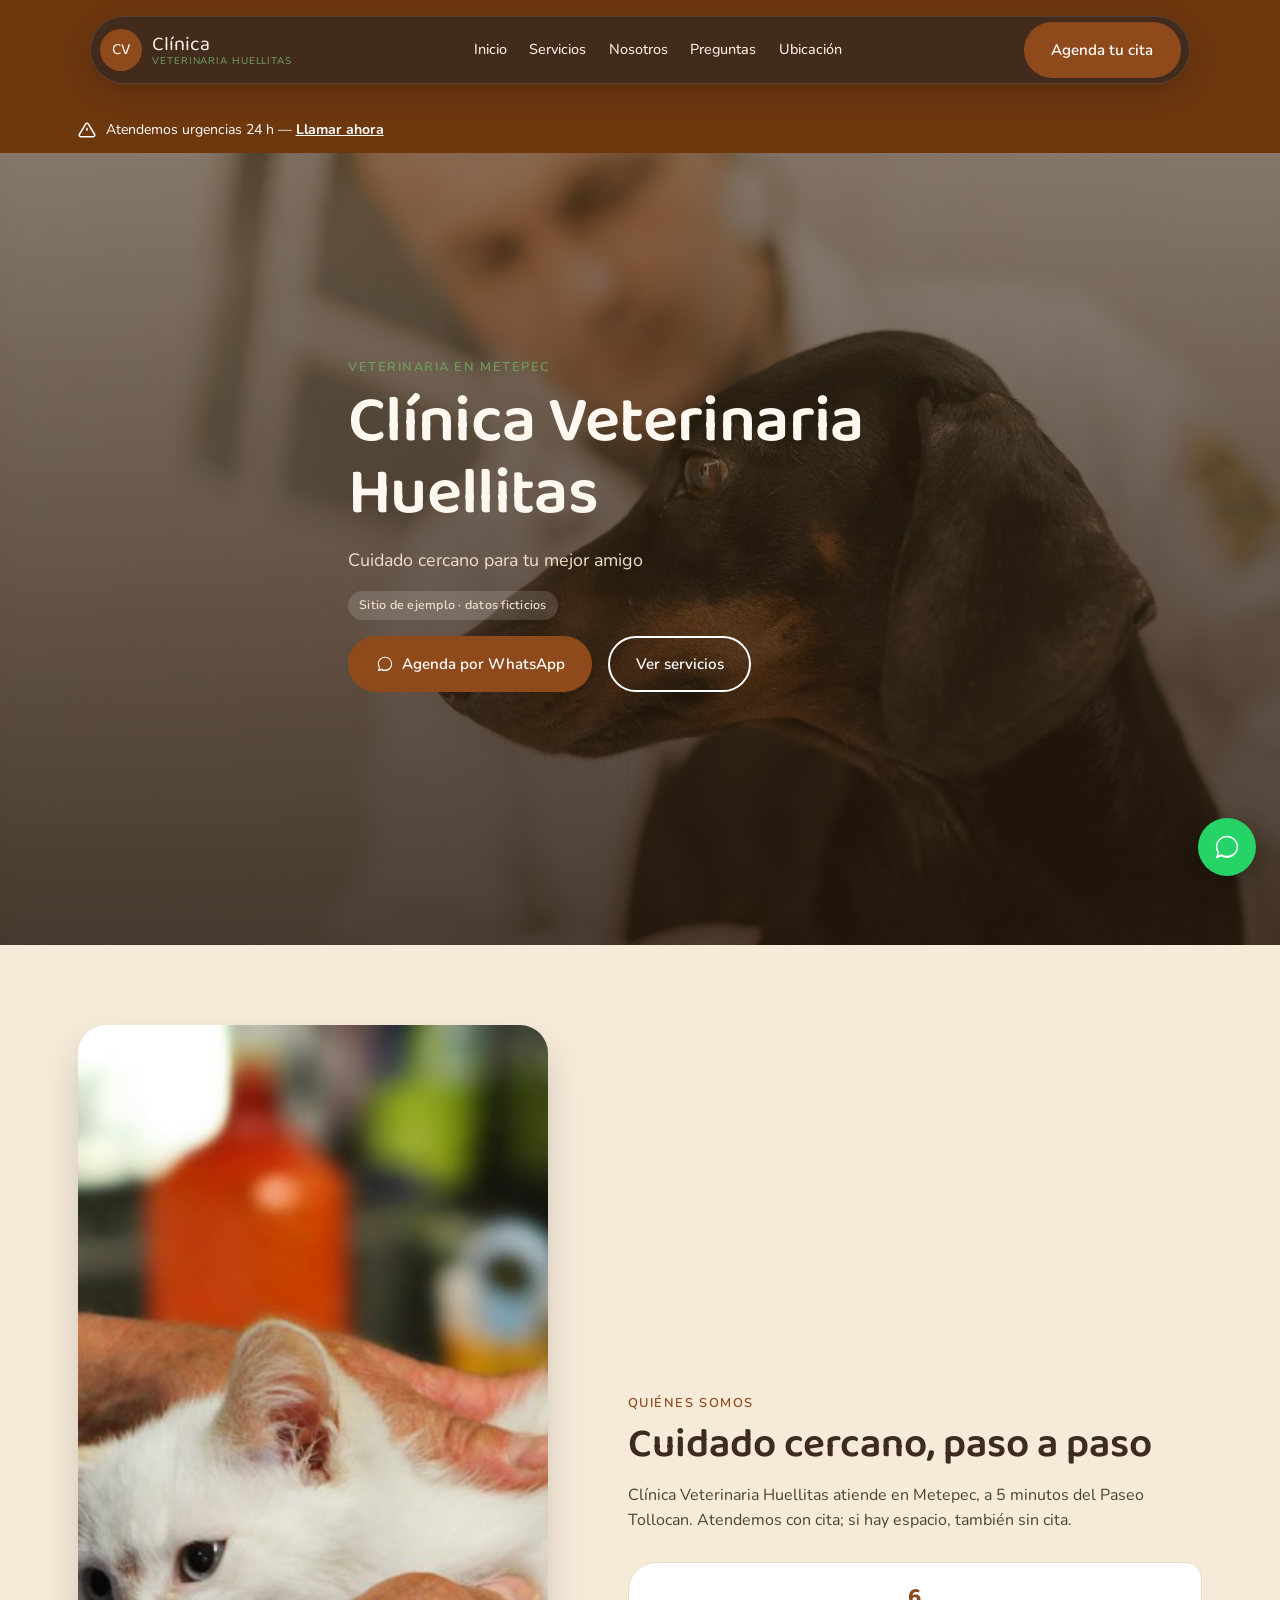
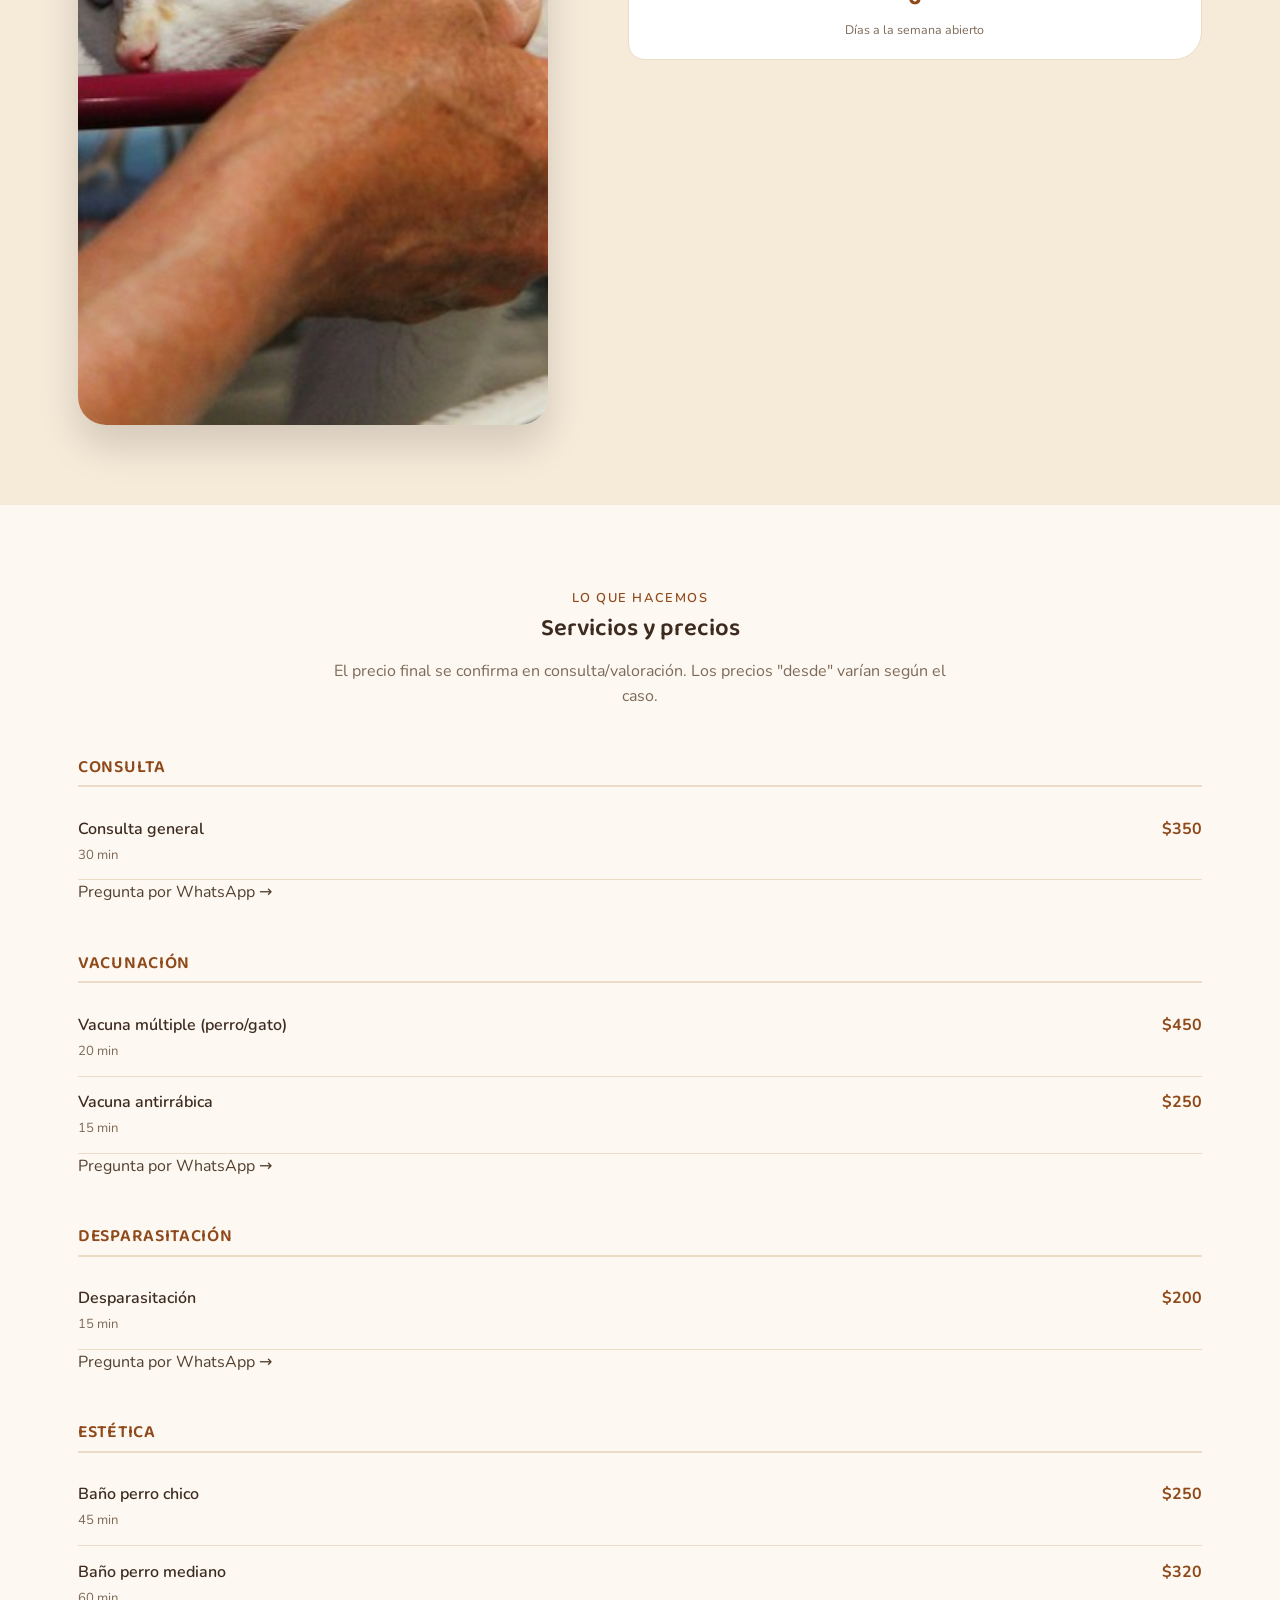
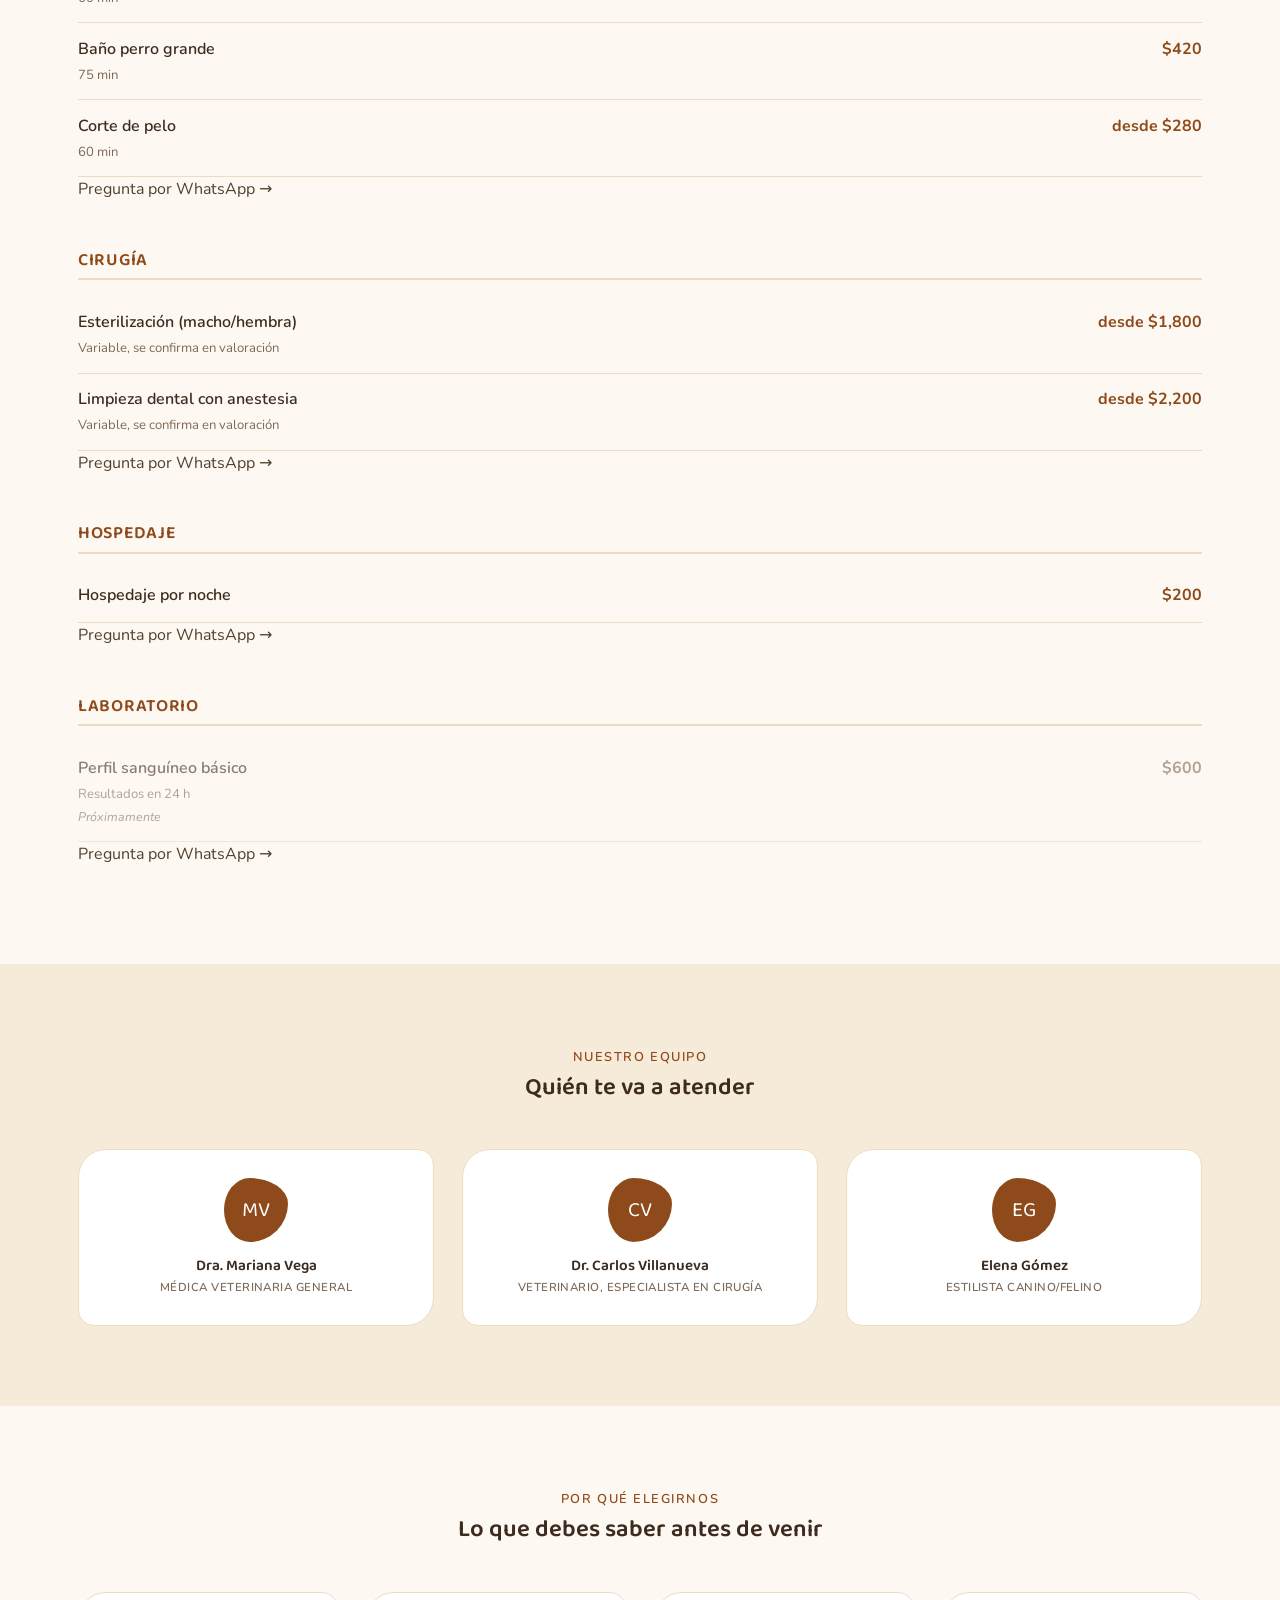
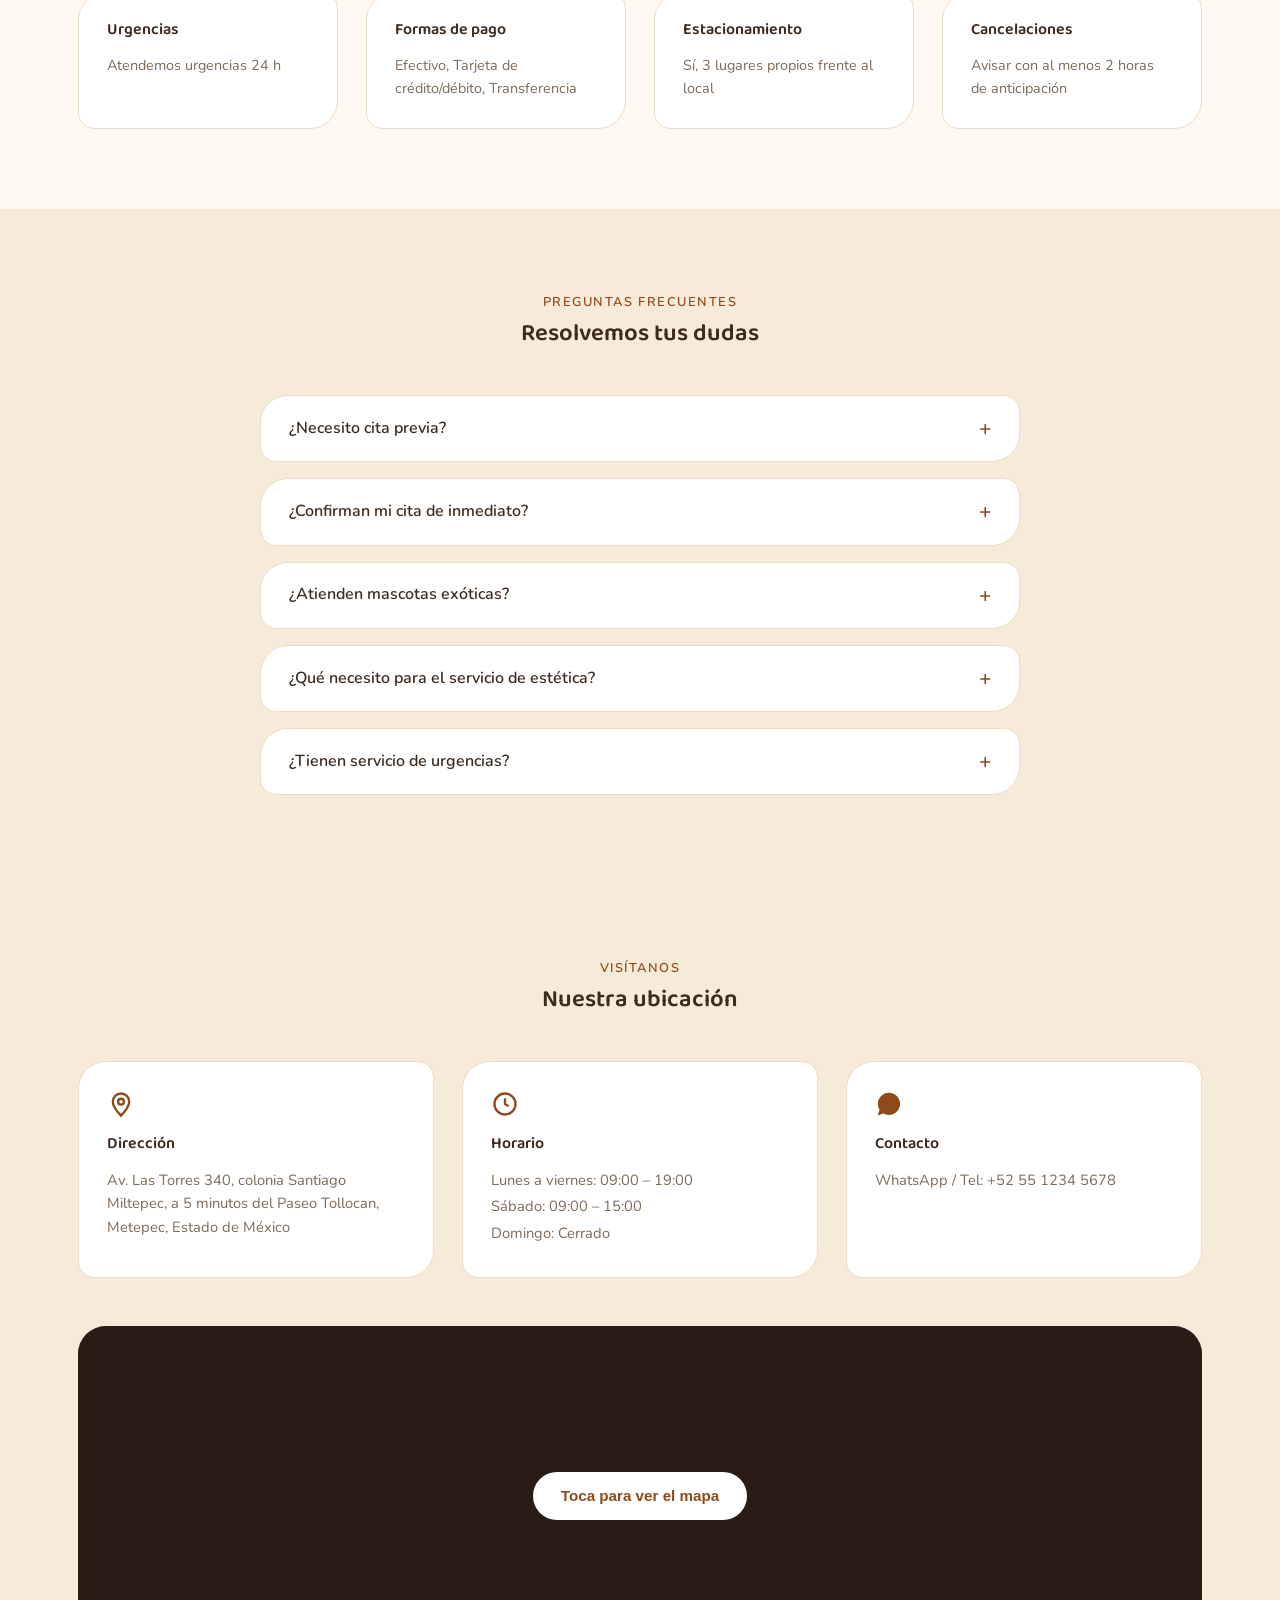
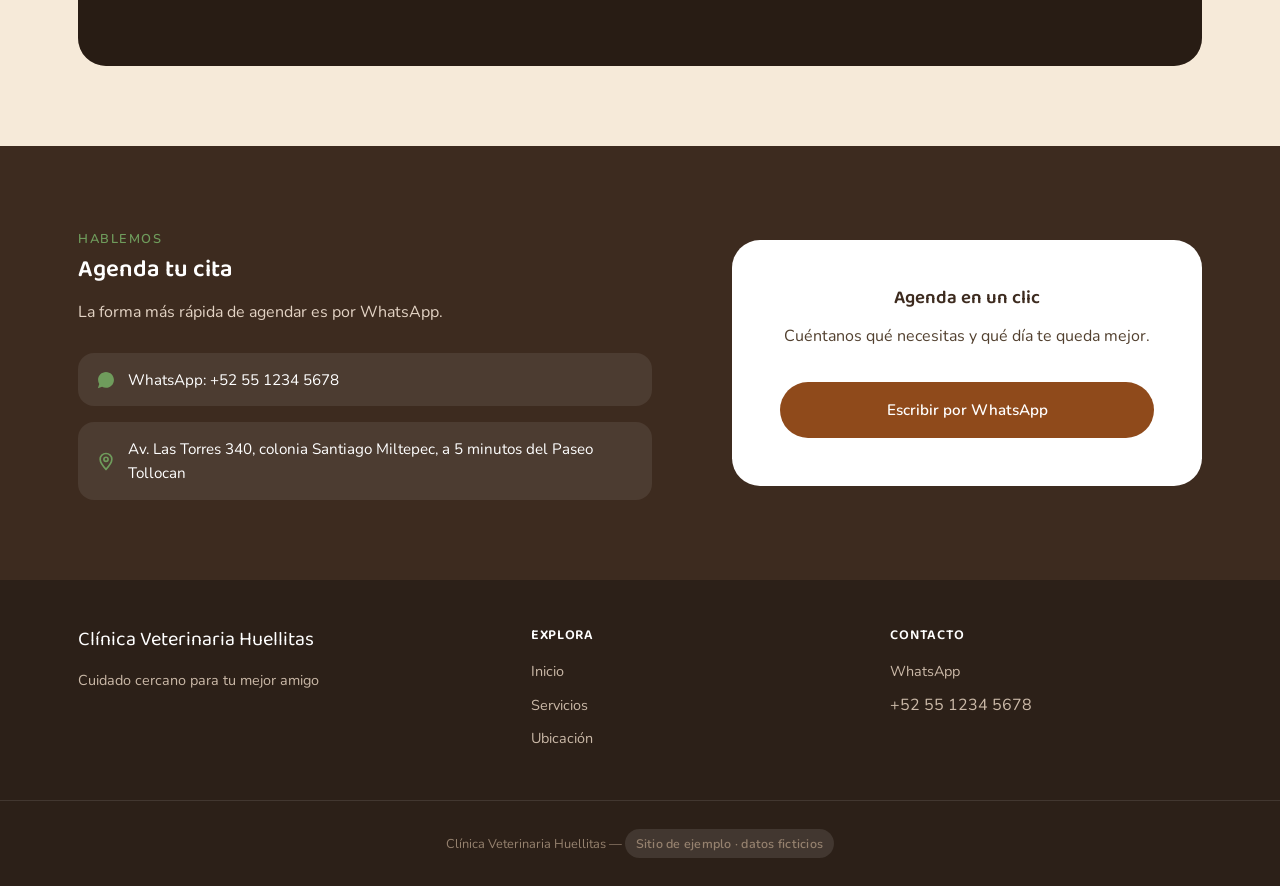
==== commit 7777818c: "Corrige copy de bot reusado en demos y limpia varios detalles de UI - Reescribe modalidad/especies/p" ====
--- a/docs/huellitas/index.html
+++ b/docs/huellitas/index.html
@@ -10,13 +10,13 @@
 <link rel="preconnect" href="https://fonts.gstatic.com" crossorigin>
 <link href="https://fonts.googleapis.com/css2?family=Baloo+2:wght@500;600;700&family=Nunito:wght@400;600;700;800&display=swap" rel="stylesheet">
 
-<meta name="description" content="Clínica Veterinaria Huellitas — Cuidado cercano para tu mejor amigo en Ciudad de México. Agenda por WhatsApp.">
+<meta name="description" content="Clínica Veterinaria Huellitas — Cuidado cercano para tu mejor amigo en Metepec. Agenda por WhatsApp.">
 <link rel="canonical" href="https://a01771796-alt.github.io/web-salud-template/huellitas/">
 
 <meta property="og:type" content="website">
 <meta property="og:site_name" content="Clínica Veterinaria Huellitas">
 <meta property="og:title" content="Clínica Veterinaria Huellitas — Cuidado cercano para tu mejor amigo">
-<meta property="og:description" content="Clínica Veterinaria Huellitas — Cuidado cercano para tu mejor amigo en Ciudad de México. Agenda por WhatsApp.">
+<meta property="og:description" content="Clínica Veterinaria Huellitas — Cuidado cercano para tu mejor amigo en Metepec. Agenda por WhatsApp.">
 <meta property="og:url" content="https://a01771796-alt.github.io/web-salud-template/huellitas/">
 <meta property="og:image" content="https://a01771796-alt.github.io/web-salud-template/huellitas/images/og-image.jpg">
 <meta property="og:image:secure_url" content="https://a01771796-alt.github.io/web-salud-template/huellitas/images/og-image.jpg">
@@ -27,7 +27,7 @@
 
 <meta name="twitter:card" content="summary_large_image">
 <meta name="twitter:title" content="Clínica Veterinaria Huellitas — Cuidado cercano para tu mejor amigo">
-<meta name="twitter:description" content="Clínica Veterinaria Huellitas — Cuidado cercano para tu mejor amigo en Ciudad de México. Agenda por WhatsApp.">
+<meta name="twitter:description" content="Clínica Veterinaria Huellitas — Cuidado cercano para tu mejor amigo en Metepec. Agenda por WhatsApp.">
 <meta name="twitter:image" content="https://a01771796-alt.github.io/web-salud-template/huellitas/images/og-image.jpg">
 
 <link rel="icon" type="image/svg+xml" href="favicon.svg">
@@ -42,13 +42,13 @@
   "url": "https://a01771796-alt.github.io/web-salud-template/huellitas/",
   "address": {
     "@type": "PostalAddress",
-    "streetAddress": "Av. Universidad 230, colonia Del Valle",
-    "addressLocality": "Ciudad de México",
-    "addressRegion": "Ciudad de México",
-    "postalCode": "03100",
+    "streetAddress": "Av. Las Torres 340, colonia Santiago Miltepec",
+    "addressLocality": "Metepec",
+    "addressRegion": "Estado de México",
+    "postalCode": "52140",
     "addressCountry": "MX"
   },
-  "geo": { "@type": "GeoCoordinates", "latitude": 19.3805, "longitude": -99.1636 },
+  "geo": { "@type": "GeoCoordinates", "latitude": 19.2695, "longitude": -99.5951 },
   "telephone": "+52 55 1234 5678",
   "openingHoursSpecification": [
     {
@@ -90,17 +90,17 @@
 <div class="urgencias-banner">
   <div class="container">
     <svg aria-hidden="true" viewBox="0 0 24 24" fill="none" stroke="currentColor" stroke-width="2"><path d="M12 9v4M12 17h.01M10.3 3.9 1.8 18a2 2 0 0 0 1.7 3h17a2 2 0 0 0 1.7-3L13.7 3.9a2 2 0 0 0-3.4 0Z"/></svg>
-    <span>Atendemos urgencias 24 h — llama directo al 55-1234-5678 — <a href="tel:+525512345678">Llamar ahora</a></span>
+    <span>Atendemos urgencias 24 h — <a href="tel:+525512345678">Llamar ahora</a></span>
   </div>
 </div>
 <!-- FOTO PLACEHOLDER: reemplazar por foto real del local; esta es una foto de stock de referencia de estilo (ver CREDITOS.md) -->
 <section class="hero has-urgencias" id="top">
   <div class="hero-bg" role="img" aria-label="Ambientación de clínica veterinaria, foto de referencia"></div>
   <div class="container hero-content">
-    <span class="eyebrow">Veterinaria en Ciudad de México</span>
+    <span class="eyebrow">Veterinaria en Metepec</span>
     <h1>Clínica Veterinaria Huellitas</h1>
     <p class="lead">Cuidado cercano para tu mejor amigo</p>
-    <p class="lead"><strong>NEGOCIO DE PRUEBA</strong> — datos ficticios, usado solo para probar esta plantilla.</p>
+    <span class="demo-tag">Sitio de ejemplo · datos ficticios</span>
     <div class="hero-actions">
       <a class="btn btn-primary" href="https://wa.me/525512345678?text=Hola%2C%20quiero%20agendar%20una%20cita%20en%20Cl%C3%ADnica%20Veterinaria%20Huellitas" target="_blank" rel="noopener">
         <svg aria-hidden="true" viewBox="0 0 32 32" fill="currentColor"><path d="M16 3C9 3 3.3 8.7 3.3 15.7c0 2.5.7 4.8 1.9 6.8L3 29l6.7-2.1c1.9 1 4 1.6 6.3 1.6 7 0 12.7-5.7 12.7-12.7C28.7 8.7 23 3 16 3zm0 23c-2 0-3.9-.5-5.6-1.5l-.4-.2-4 1.2 1.2-3.9-.3-.4C5.8 19.6 5 17.7 5 15.7 5 9.7 9.9 4.8 16 4.8s11 4.9 11 10.9S22.1 26 16 26z"/></svg>
@@ -119,12 +119,10 @@
     <div class="about-text">
       <span class="eyebrow">Quiénes somos</span>
       <h2>Cuidado cercano, paso a paso</h2>
-      <p>Clínica Veterinaria Huellitas atiende en Ciudad de México, a 3 cuadras del metro Zapata. Con cita previa (también se aceptan clientes por orden de llegada si hay espacio disponible, pero no se garantiza)</p>
+      <p>Clínica Veterinaria Huellitas atiende en Metepec, a 5 minutos del Paseo Tollocan. Atendemos con cita; si hay espacio, también sin cita.</p>
       
-      <p>Exóticos solo previa consulta telefónica, no se agendan por WhatsApp</p>
       <!-- PENDIENTE: confirmar año de apertura, historia y tamaño real del equipo -->
       <div class="about-facts">
-        <div class="about-fact"><strong>2</strong><span>Especies que atendemos</span></div>
         <div class="about-fact"><strong>6</strong><span>Días a la semana abierto</span></div>
       </div>
     </div>
@@ -147,7 +145,7 @@
         </div>
         <span class="servicio-precio">$350</span>
       </div>
-      <p class="services-note"><a href="https://wa.me/525512345678?text=Hola%2C%20quisiera%20m%C3%A1s%20informaci%C3%B3n%20sobre%20consulta" target="_blank" rel="noopener">Pregunta por WhatsApp →</a></p>
+      <p class="services-note"><a href="https://wa.me/525512345678?text=Hola%2C%20quisiera%20m%C3%A1s%20informaci%C3%B3n%20sobre%20servicios%20de%20consulta" target="_blank" rel="noopener">Pregunta por WhatsApp →</a></p>
     </div>
     <div class="servicios-categoria">
       <h3>Vacunación</h3>
@@ -167,7 +165,7 @@
         </div>
         <span class="servicio-precio">$250</span>
       </div>
-      <p class="services-note"><a href="https://wa.me/525512345678?text=Hola%2C%20quisiera%20m%C3%A1s%20informaci%C3%B3n%20sobre%20vacunaci%C3%B3n" target="_blank" rel="noopener">Pregunta por WhatsApp →</a></p>
+      <p class="services-note"><a href="https://wa.me/525512345678?text=Hola%2C%20quisiera%20m%C3%A1s%20informaci%C3%B3n%20sobre%20servicios%20de%20vacunaci%C3%B3n" target="_blank" rel="noopener">Pregunta por WhatsApp →</a></p>
     </div>
     <div class="servicios-categoria">
       <h3>Desparasitación</h3>
@@ -179,7 +177,7 @@
         </div>
         <span class="servicio-precio">$200</span>
       </div>
-      <p class="services-note"><a href="https://wa.me/525512345678?text=Hola%2C%20quisiera%20m%C3%A1s%20informaci%C3%B3n%20sobre%20desparasitaci%C3%B3n" target="_blank" rel="noopener">Pregunta por WhatsApp →</a></p>
+      <p class="services-note"><a href="https://wa.me/525512345678?text=Hola%2C%20quisiera%20m%C3%A1s%20informaci%C3%B3n%20sobre%20servicios%20de%20desparasitaci%C3%B3n" target="_blank" rel="noopener">Pregunta por WhatsApp →</a></p>
     </div>
     <div class="servicios-categoria">
       <h3>Estética</h3>
@@ -215,7 +213,7 @@
         </div>
         <span class="servicio-precio">desde $280</span>
       </div>
-      <p class="services-note"><a href="https://wa.me/525512345678?text=Hola%2C%20quisiera%20m%C3%A1s%20informaci%C3%B3n%20sobre%20est%C3%A9tica" target="_blank" rel="noopener">Pregunta por WhatsApp →</a></p>
+      <p class="services-note"><a href="https://wa.me/525512345678?text=Hola%2C%20quisiera%20m%C3%A1s%20informaci%C3%B3n%20sobre%20servicios%20de%20est%C3%A9tica" target="_blank" rel="noopener">Pregunta por WhatsApp →</a></p>
     </div>
     <div class="servicios-categoria">
       <h3>Cirugía</h3>
@@ -235,19 +233,19 @@
         </div>
         <span class="servicio-precio">desde $2,200</span>
       </div>
-      <p class="services-note"><a href="https://wa.me/525512345678?text=Hola%2C%20quisiera%20m%C3%A1s%20informaci%C3%B3n%20sobre%20cirug%C3%ADa" target="_blank" rel="noopener">Pregunta por WhatsApp →</a></p>
+      <p class="services-note"><a href="https://wa.me/525512345678?text=Hola%2C%20quisiera%20m%C3%A1s%20informaci%C3%B3n%20sobre%20servicios%20de%20cirug%C3%ADa" target="_blank" rel="noopener">Pregunta por WhatsApp →</a></p>
     </div>
     <div class="servicios-categoria">
       <h3>Hospedaje</h3>
       <div class="servicio-row">
         <div class="servicio-info">
           <span class="servicio-nombre">Hospedaje por noche</span>
-          <span class="servicio-duracion">—</span>
+          
           
         </div>
         <span class="servicio-precio">$200</span>
       </div>
-      <p class="services-note"><a href="https://wa.me/525512345678?text=Hola%2C%20quisiera%20m%C3%A1s%20informaci%C3%B3n%20sobre%20hospedaje" target="_blank" rel="noopener">Pregunta por WhatsApp →</a></p>
+      <p class="services-note"><a href="https://wa.me/525512345678?text=Hola%2C%20quisiera%20m%C3%A1s%20informaci%C3%B3n%20sobre%20servicios%20de%20hospedaje" target="_blank" rel="noopener">Pregunta por WhatsApp →</a></p>
     </div>
     <div class="servicios-categoria">
       <h3>Laboratorio</h3>
@@ -255,11 +253,11 @@
         <div class="servicio-info">
           <span class="servicio-nombre">Perfil sanguíneo básico</span>
           <span class="servicio-duracion">Resultados en 24 h</span>
-          <span class="servicio-nota-disp">Por el momento sin insumo, disponible desde el próximo mes</span>
+          <span class="servicio-nota-disp">Próximamente</span>
         </div>
         <span class="servicio-precio">$600</span>
       </div>
-      <p class="services-note"><a href="https://wa.me/525512345678?text=Hola%2C%20quisiera%20m%C3%A1s%20informaci%C3%B3n%20sobre%20laboratorio" target="_blank" rel="noopener">Pregunta por WhatsApp →</a></p>
+      <p class="services-note"><a href="https://wa.me/525512345678?text=Hola%2C%20quisiera%20m%C3%A1s%20informaci%C3%B3n%20sobre%20servicios%20de%20laboratorio" target="_blank" rel="noopener">Pregunta por WhatsApp →</a></p>
     </div>
   </div>
 </section>
@@ -272,17 +270,17 @@
     <div class="equipo-grid">
       <div class="equipo-card">
         <div class="equipo-avatar">MV</div>
-        <h3>Equipo</h3>
+        <h3>Dra. Mariana Vega</h3>
         <p>Médica veterinaria general</p>
       </div>
       <div class="equipo-card">
         <div class="equipo-avatar">CV</div>
-        <h3>Equipo</h3>
+        <h3>Dr. Carlos Villanueva</h3>
         <p>Veterinario, especialista en cirugía</p>
       </div>
       <div class="equipo-card">
         <div class="equipo-avatar">EG</div>
-        <h3>Equipo</h3>
+        <h3>Elena Gómez</h3>
         <p>Estilista canino/felino</p>
       </div>
     </div>
@@ -295,7 +293,7 @@
       <h2>Lo que debes saber antes de venir</h2>
     </div>
     <div class="porque-grid">
-      <div class="porque-card"><h3>Confirmación real</h3><p>Las citas solicitadas por WhatsApp quedan pendientes de que un encargado confirme la disponibilidad final por este mismo medio — no son automáticas</p></div>
+      <div class="porque-card"><h3>Urgencias</h3><p>Atendemos urgencias 24 h</p></div>
       <div class="porque-card"><h3>Formas de pago</h3><p>Efectivo, Tarjeta de crédito/débito, Transferencia</p></div>
       <div class="porque-card"><h3>Estacionamiento</h3><p>Sí, 3 lugares propios frente al local</p></div>
       <div class="porque-card"><h3>Cancelaciones</h3><p>Avisar con al menos 2 horas de anticipación</p></div>
@@ -342,8 +340,7 @@
       <div class="location-card">
         <svg aria-hidden="true" viewBox="0 0 24 24" fill="none" stroke="currentColor" stroke-width="2"><path d="M12 22s7-7.3 7-12a7 7 0 1 0-14 0c0 4.7 7 12 7 12z"/><circle cx="12" cy="10" r="2.5"/></svg>
         <h3>Dirección</h3>
-        <p>Av. Universidad 230, colonia Del Valle, a 3 cuadras del metro Zapata, Ciudad de México</p>
-        <p>Sí, 3 lugares propios frente al local</p>
+        <p>Av. Las Torres 340, colonia Santiago Miltepec, a 5 minutos del Paseo Tollocan, Metepec, Estado de México</p>
       </div>
       <div class="location-card">
         <svg aria-hidden="true" viewBox="0 0 24 24" fill="none" stroke="currentColor" stroke-width="2"><circle cx="12" cy="12" r="9"/><path d="M12 7v5l3 2"/></svg>
@@ -358,7 +355,7 @@
         <p>WhatsApp / Tel: +52 55 1234 5678</p>
       </div>
     </div>
-    <div class="map-placeholder" id="map-placeholder" data-lat="19.3805" data-lng="-99.1636" data-title="Ubicación de Clínica Veterinaria Huellitas">
+    <div class="map-placeholder" id="map-placeholder" data-lat="19.2695" data-lng="-99.5951" data-title="Ubicación de Clínica Veterinaria Huellitas">
       <button type="button" class="btn btn-light map-trigger" id="map-trigger">Toca para ver el mapa</button>
     </div>
   </div>
@@ -368,7 +365,7 @@
     <div>
       <span class="eyebrow">Hablemos</span>
       <h2>Agenda tu cita</h2>
-      <p class="lead">La forma más rápida de agendar es por WhatsApp — te confirmamos disponibilidad el mismo día.</p>
+      <p class="lead">La forma más rápida de agendar es por WhatsApp.</p>
       <div class="contact-list">
         <div class="contact-item">
           <svg aria-hidden="true" viewBox="0 0 32 32" fill="currentColor"><path d="M16 3C9 3 3.3 8.7 3.3 15.7c0 2.5.7 4.8 1.9 6.8L3 29l6.7-2.1c1.9 1 4 1.6 6.3 1.6 7 0 12.7-5.7 12.7-12.7C28.7 8.7 23 3 16 3z"/></svg>
@@ -376,7 +373,7 @@
         </div>
         <div class="contact-item">
           <svg aria-hidden="true" viewBox="0 0 24 24" fill="none" stroke="currentColor" stroke-width="2"><path d="M12 22s7-7.3 7-12a7 7 0 1 0-14 0c0 4.7 7 12 7 12z"/><circle cx="12" cy="10" r="2.5"/></svg>
-          <span>Av. Universidad 230, colonia Del Valle, a 3 cuadras del metro Zapata</span>
+          <span>Av. Las Torres 340, colonia Santiago Miltepec, a 5 minutos del Paseo Tollocan</span>
         </div>
       </div>
     </div>
@@ -409,7 +406,7 @@
       </ul>
     </div>
   </div>
-  <div class="footer-bottom"><!-- PENDIENTE: dominio final antes de entregar --> Clínica Veterinaria Huellitas — NEGOCIO DE PRUEBA, datos ficticios. Sitio de muestra (demo) para probar esta plantilla, no es el sitio oficial de ningún negocio real.</div>
+  <div class="footer-bottom"><!-- PENDIENTE: dominio final antes de entregar --> Clínica Veterinaria Huellitas — <span class="demo-tag">Sitio de ejemplo · datos ficticios</span></div>
 </footer>
 <a class="whatsapp-float" href="https://wa.me/525512345678?text=Hola%2C%20quiero%20agendar%20una%20cita%20en%20Cl%C3%ADnica%20Veterinaria%20Huellitas" target="_blank" rel="noopener" aria-label="Agenda tu cita por WhatsApp">
   <svg aria-hidden="true" viewBox="0 0 32 32" fill="currentColor"><path d="M16 3C9 3 3.3 8.7 3.3 15.7c0 2.5.7 4.8 1.9 6.8L3 29l6.7-2.1c1.9 1 4 1.6 6.3 1.6 7 0 12.7-5.7 12.7-12.7C28.7 8.7 23 3 16 3zm0 23c-2 0-3.9-.5-5.6-1.5l-.4-.2-4 1.2 1.2-3.9-.3-.4C5.8 19.6 5 17.7 5 15.7 5 9.7 9.9 4.8 16 4.8s11 4.9 11 10.9S22.1 26 16 26z"/></svg>
--- a/docs/huellitas/style.css
+++ b/docs/huellitas/style.css
@@ -171,6 +171,12 @@
 .hero-meta svg { width: 16px; height: 16px; color: var(--color-accent-2); }
 .hero-actions { display: flex; flex-wrap: wrap; gap: 1rem; }
 .hero-actions .btn-outline { border-color: #fff; color: #fff; }
+.demo-tag {
+  display: inline-block; font-size: 0.78rem; font-weight: 600; letter-spacing: 0.02em;
+  padding: 0.3rem 0.7rem; border-radius: 999px;
+  background: rgba(255,255,255,0.14); color: var(--color-hero-text-soft); margin-bottom: var(--space-sm);
+}
+.footer-bottom .demo-tag { background: rgba(255,255,255,0.1); color: var(--color-footer-text-soft); margin-bottom: 0; }
 
 /* ============================================================
    Sobre nosotros
@@ -219,8 +225,8 @@
   display: flex; align-items: center; justify-content: center; font-family: var(--font-display); font-size: 1.3rem;
   margin: 0 auto var(--space-sm);
 }
-.equipo-card h3 { font-size: 0.72rem; text-transform: uppercase; letter-spacing: 0.04em; color: var(--color-text-soft); margin: 0; font-family: var(--font-body); font-weight: 600; }
-.equipo-card p { margin: 0; color: var(--color-heading); font-weight: 600; font-size: 0.95rem; }
+.equipo-card h3 { margin: 0; color: var(--color-heading); font-weight: 600; font-size: 0.95rem; }
+.equipo-card p { font-size: 0.72rem; text-transform: uppercase; letter-spacing: 0.04em; color: var(--color-text-soft); margin: 0.2rem 0 0; font-family: var(--font-body); font-weight: 600; }
 
 /* ============================================================
    Por qué elegirnos
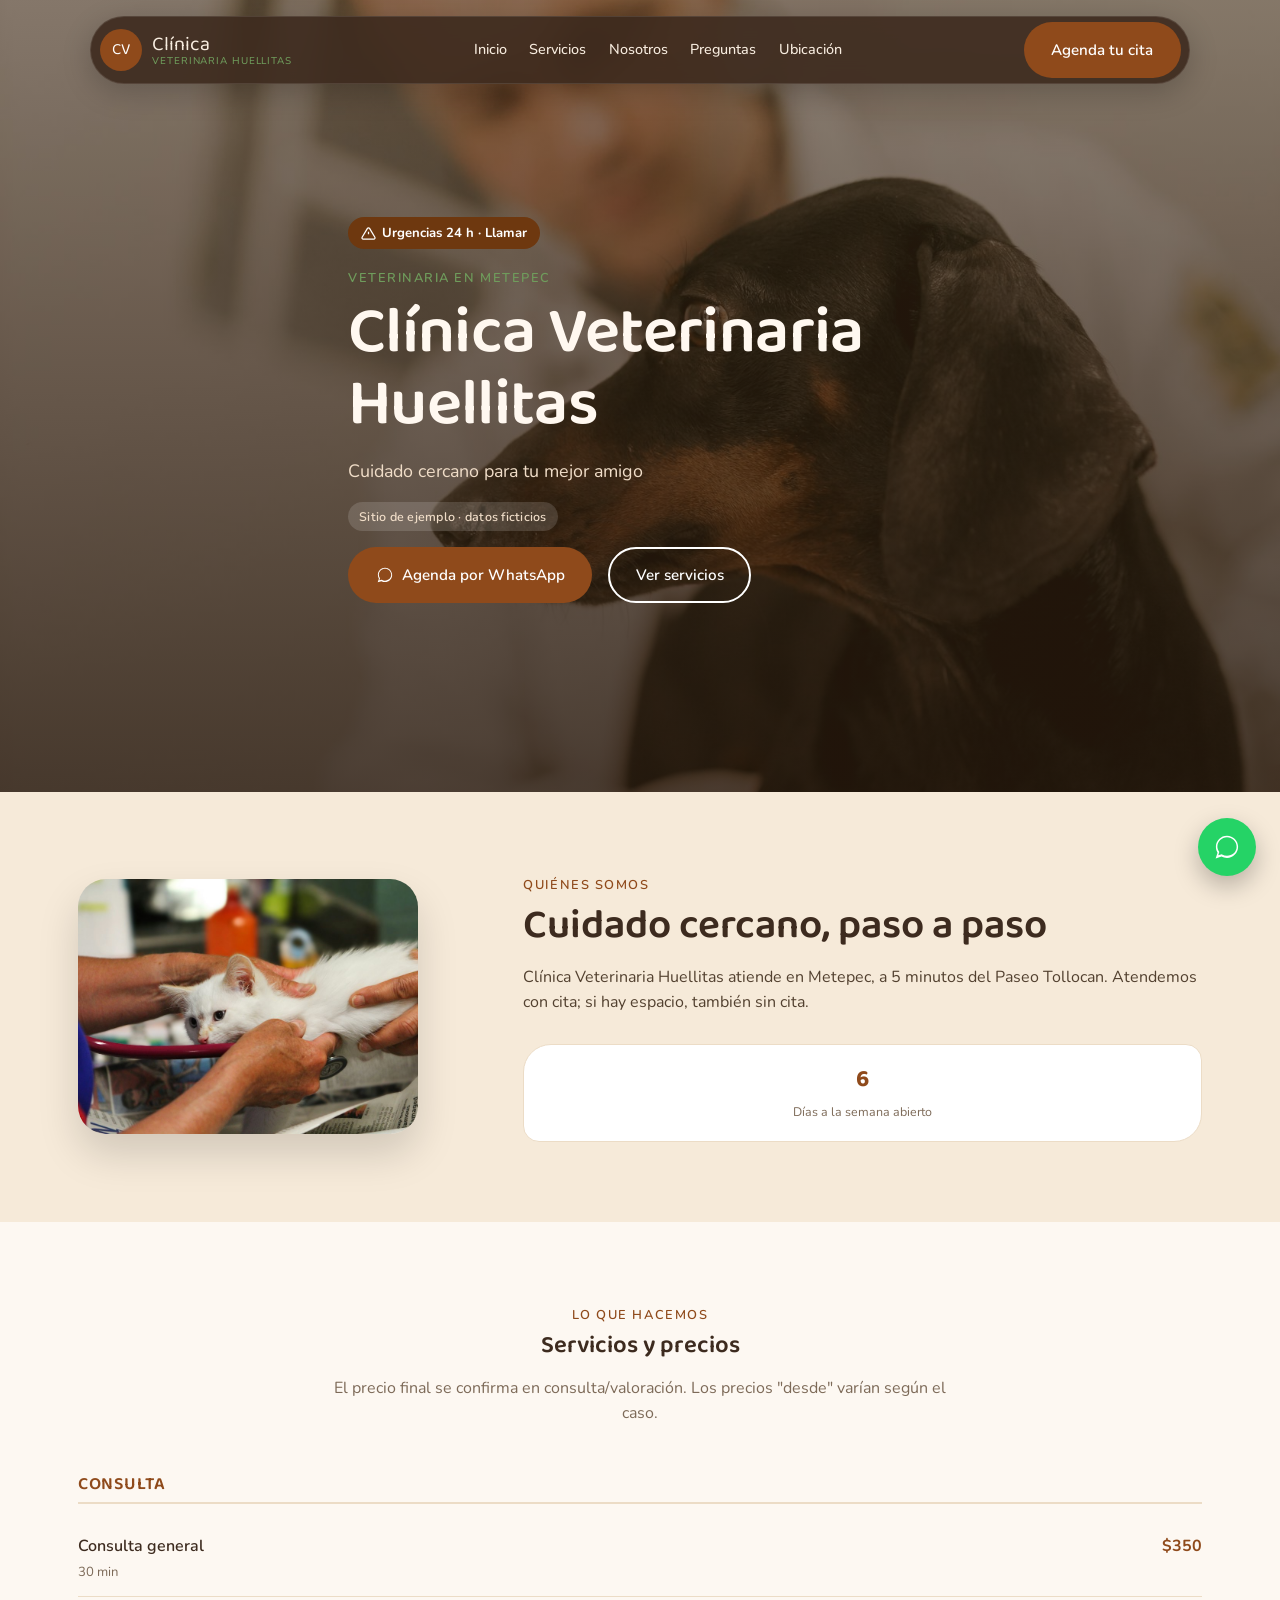
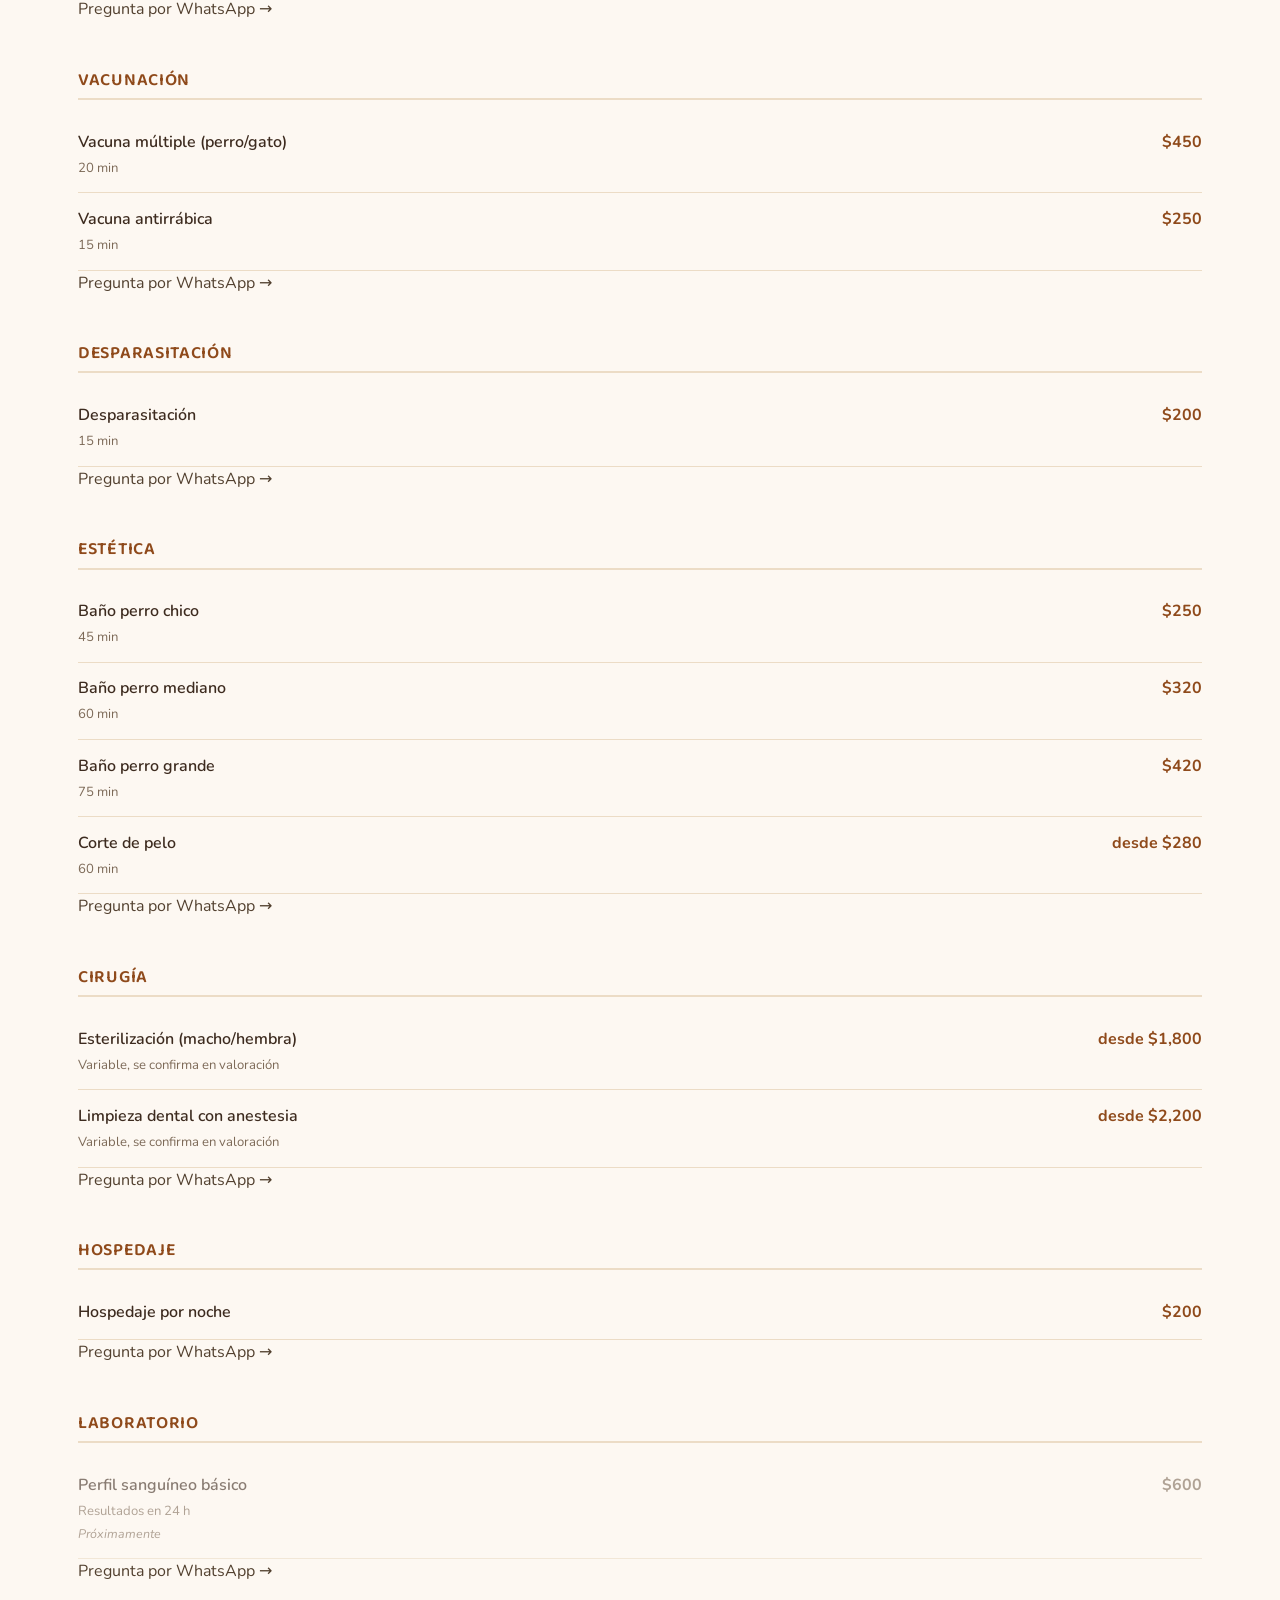
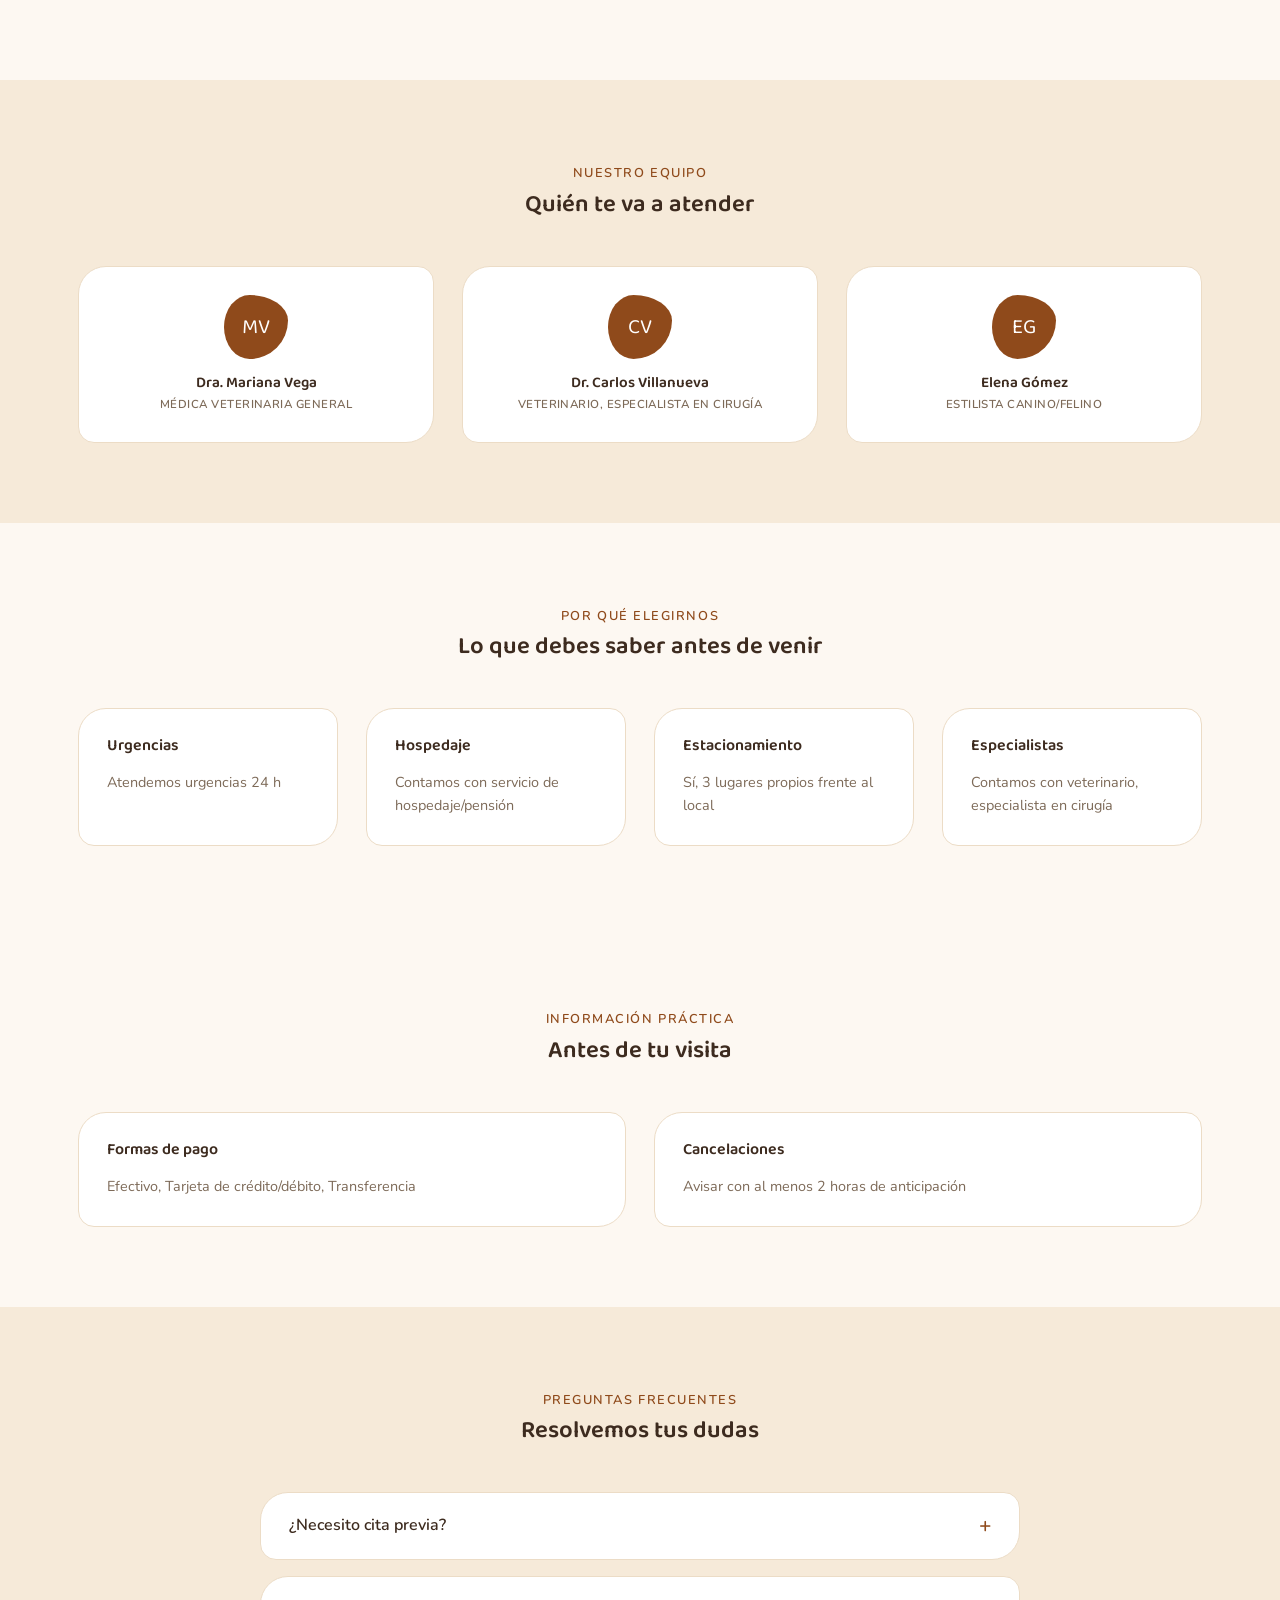
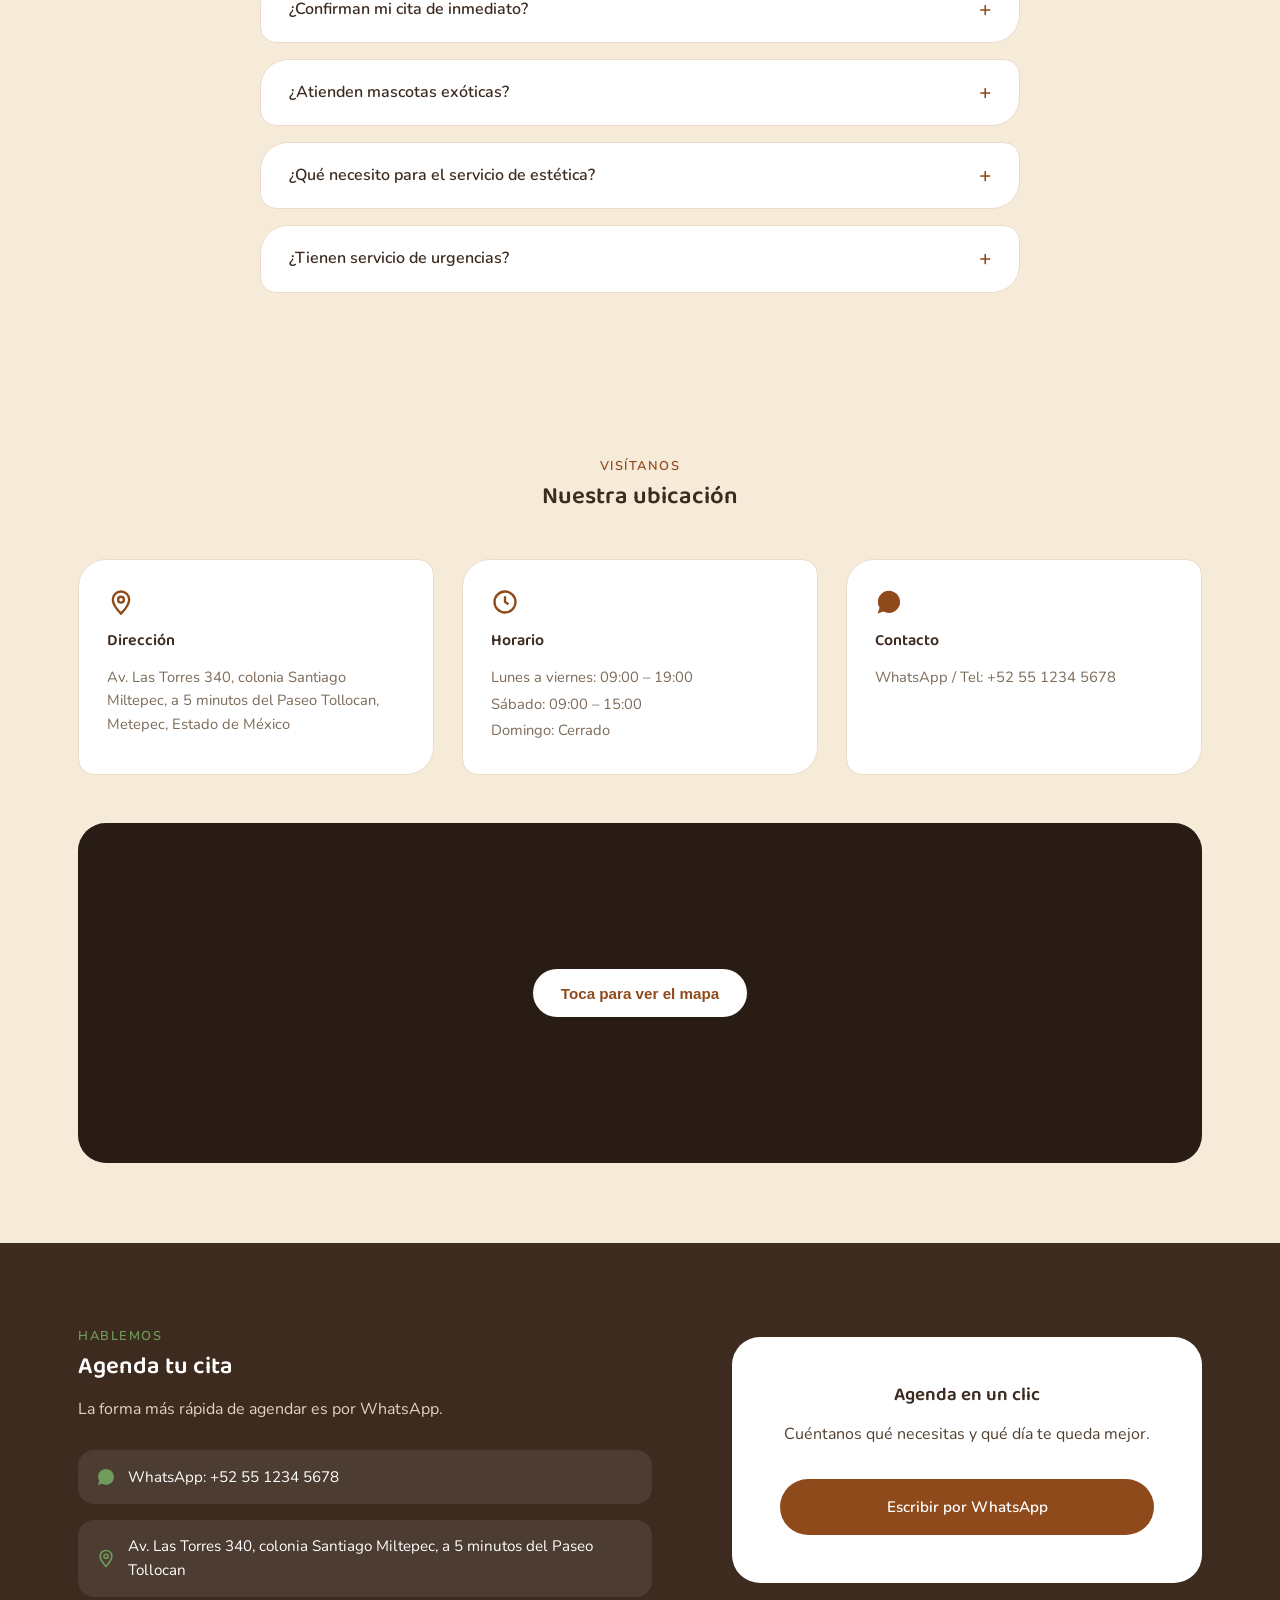
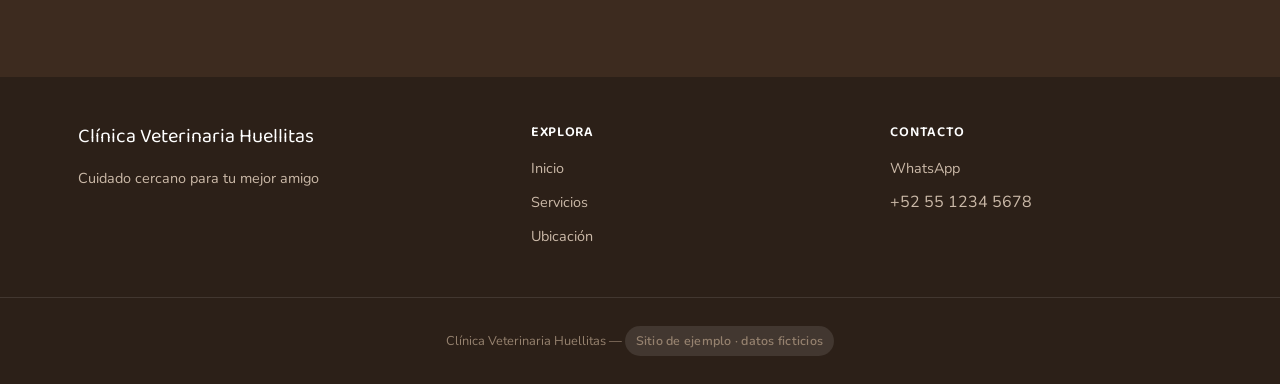
==== commit 4f26b1a3: "Separa beneficios de política práctica y arregla hero/about visualmente - "Por qué elegirnos" ahora " ====
--- a/docs/huellitas/index.html
+++ b/docs/huellitas/index.html
@@ -87,16 +87,14 @@
     </div>
   </div>
 </header>
-<div class="urgencias-banner">
-  <div class="container">
-    <svg aria-hidden="true" viewBox="0 0 24 24" fill="none" stroke="currentColor" stroke-width="2"><path d="M12 9v4M12 17h.01M10.3 3.9 1.8 18a2 2 0 0 0 1.7 3h17a2 2 0 0 0 1.7-3L13.7 3.9a2 2 0 0 0-3.4 0Z"/></svg>
-    <span>Atendemos urgencias 24 h — <a href="tel:+525512345678">Llamar ahora</a></span>
-  </div>
-</div>
 <!-- FOTO PLACEHOLDER: reemplazar por foto real del local; esta es una foto de stock de referencia de estilo (ver CREDITOS.md) -->
-<section class="hero has-urgencias" id="top">
+<section class="hero" id="top">
   <div class="hero-bg" role="img" aria-label="Ambientación de clínica veterinaria, foto de referencia"></div>
   <div class="container hero-content">
+    <a class="urgencias-pill" href="tel:+525512345678">
+      <svg aria-hidden="true" viewBox="0 0 24 24" fill="none" stroke="currentColor" stroke-width="2"><path d="M12 9v4M12 17h.01M10.3 3.9 1.8 18a2 2 0 0 0 1.7 3h17a2 2 0 0 0 1.7-3L13.7 3.9a2 2 0 0 0-3.4 0Z"/></svg>
+      <span>Urgencias 24 h · Llamar</span>
+    </a>
     <span class="eyebrow">Veterinaria en Metepec</span>
     <h1>Clínica Veterinaria Huellitas</h1>
     <p class="lead">Cuidado cercano para tu mejor amigo</p>
@@ -114,7 +112,7 @@
   <div class="container about-grid">
     <!-- FOTO PLACEHOLDER: reemplazar por foto real del local o del equipo; esta es una foto de stock de referencia de estilo (ver CREDITOS.md) -->
     <div class="about-card">
-      <img src="images/about.jpg" alt="Ambientación de clínica veterinaria, foto de referencia" width="800" height="1000" loading="lazy">
+      <img src="images/about.jpg" alt="Ambientación de clínica veterinaria, foto de referencia" width="800" height="600" loading="lazy">
     </div>
     <div class="about-text">
       <span class="eyebrow">Quiénes somos</span>
@@ -294,8 +292,20 @@
     </div>
     <div class="porque-grid">
       <div class="porque-card"><h3>Urgencias</h3><p>Atendemos urgencias 24 h</p></div>
+      <div class="porque-card"><h3>Hospedaje</h3><p>Contamos con servicio de hospedaje/pensión</p></div>
+      <div class="porque-card"><h3>Estacionamiento</h3><p>Sí, 3 lugares propios frente al local</p></div>
+      <div class="porque-card"><h3>Especialistas</h3><p>Contamos con veterinario, especialista en cirugía</p></div>
+    </div>
+  </div>
+</section>
+<section id="info-practica">
+  <div class="container">
+    <div class="section-head">
+      <span class="eyebrow">Información práctica</span>
+      <h2>Antes de tu visita</h2>
+    </div>
+    <div class="porque-grid">
       <div class="porque-card"><h3>Formas de pago</h3><p>Efectivo, Tarjeta de crédito/débito, Transferencia</p></div>
-      <div class="porque-card"><h3>Estacionamiento</h3><p>Sí, 3 lugares propios frente al local</p></div>
       <div class="porque-card"><h3>Cancelaciones</h3><p>Avisar con al menos 2 horas de anticipación</p></div>
     </div>
   </div>
--- a/docs/huellitas/style.css
+++ b/docs/huellitas/style.css
@@ -141,25 +141,16 @@
 .nav-toggle[aria-expanded="true"] span::after { transform: rotate(-45deg); top: 0; }
 
 /* ============================================================
-   Banner de urgencias
-   ============================================================ */
-.urgencias-banner {
-  background: var(--color-urgencias-bg);
-  color: var(--color-urgencias-text);
-  padding: 0.7rem var(--space-md);
-  padding-top: calc(var(--header-clearance) + 0.7rem);
-  font-size: 0.88rem;
-}
-.urgencias-banner .container { display: flex; align-items: center; gap: 0.6rem; flex-wrap: wrap; }
-.urgencias-banner svg { width: 18px; height: 18px; flex-shrink: 0; }
-.urgencias-banner a { font-weight: 700; text-decoration: underline; }
-
-/* ============================================================
    Hero
    ============================================================ */
-.hero { position: relative; min-height: 88vh; display: flex; align-items: center; overflow: hidden; }
-.hero.has-urgencias { padding-top: var(--space-md); }
-.hero:not(.has-urgencias) { padding-top: var(--header-clearance); }
+.hero { position: relative; min-height: 88vh; display: flex; align-items: center; overflow: hidden; padding-top: var(--header-clearance); }
+.urgencias-pill {
+  display: flex; width: fit-content; align-items: center; gap: 0.4rem;
+  background: var(--color-urgencias-bg); color: var(--color-urgencias-text);
+  padding: 0.35rem 0.8rem; border-radius: 999px; font-size: 0.82rem; font-weight: 700;
+  margin-bottom: var(--space-sm); text-decoration: none;
+}
+.urgencias-pill svg { width: 15px; height: 15px; flex-shrink: 0; }
 .hero-bg { position: absolute; inset: 0; background: var(--hero-image) center 45% / cover no-repeat; }
 .hero-bg::after { content: ""; position: absolute; inset: 0; background: var(--hero-overlay); }
 .hero-content { position: relative; z-index: 2; max-width: 640px; color: var(--color-hero-text); }
@@ -182,8 +173,9 @@
    Sobre nosotros
    ============================================================ */
 .about { background: var(--color-panel); }
-.about-grid { display: grid; grid-template-columns: 0.9fr 1.1fr; gap: var(--space-xl); align-items: center; }
-.about-card img { border-radius: var(--radius-lg); width: 100%; aspect-ratio: 4/5; object-fit: cover; box-shadow: 0 20px 40px rgba(0,0,0,0.15); }
+.about-grid { display: grid; grid-template-columns: 0.7fr 1.3fr; gap: var(--space-xl); align-items: center; }
+.about-card { max-width: 340px; }
+.about-card img { border-radius: var(--radius-lg); width: 100%; height: auto; aspect-ratio: 4/3; object-fit: cover; box-shadow: 0 20px 40px rgba(0,0,0,0.15); }
 .about-text h2 { font-size: clamp(1.9rem, 3.2vw, 2.6rem); }
 .about-facts { display: grid; grid-template-columns: repeat(auto-fit, minmax(140px, 1fr)); gap: var(--space-sm); margin-top: var(--space-md); }
 .about-fact { background: var(--color-white); border-radius: var(--radius); padding: var(--space-sm); text-align: center; border: 1px solid var(--color-border); }
@@ -325,7 +317,7 @@
    ============================================================ */
 @media (max-width: 900px) {
   .about-grid { grid-template-columns: 1fr; }
-  .about-card img { aspect-ratio: 16/9; }
+  .about-card { max-width: 280px; margin: 0 auto; }
   .location-grid { grid-template-columns: 1fr; }
   .contact-grid { grid-template-columns: 1fr; }
   .footer-grid { grid-template-columns: 1fr; gap: var(--space-md); }
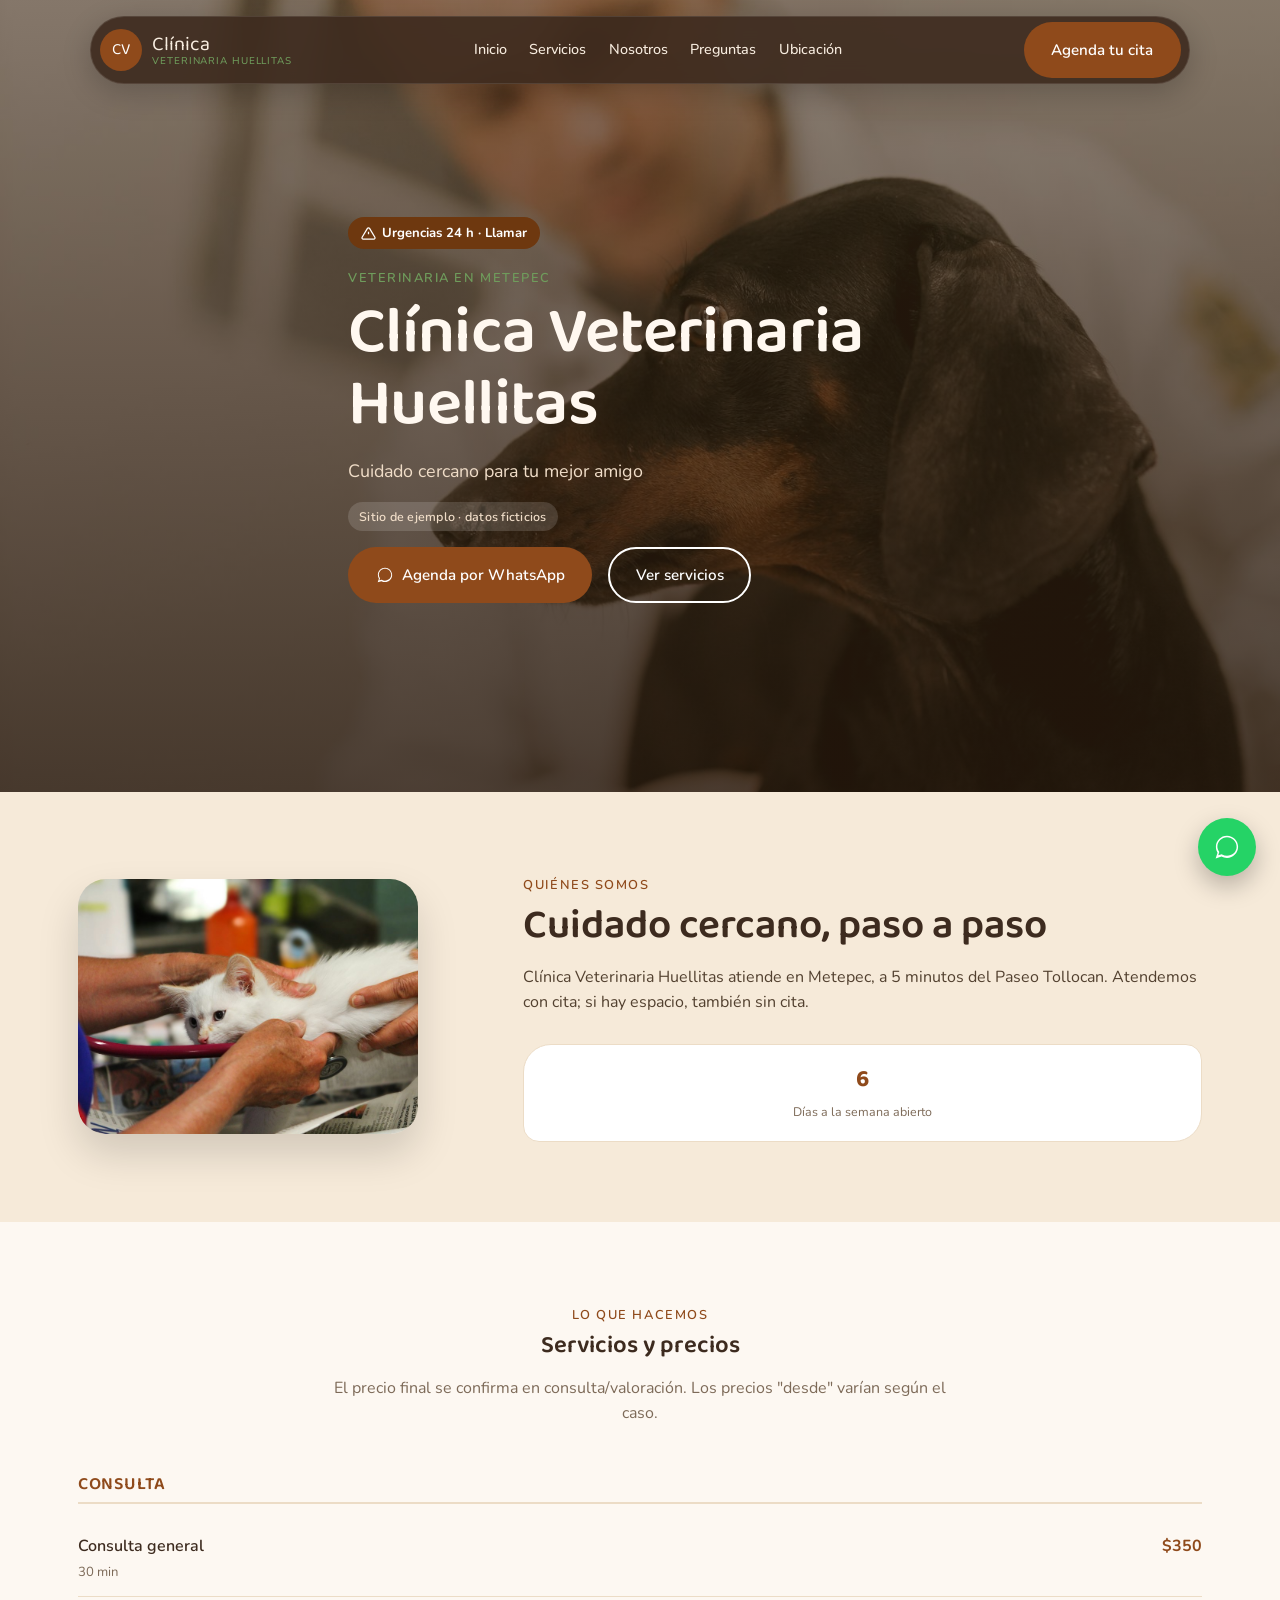
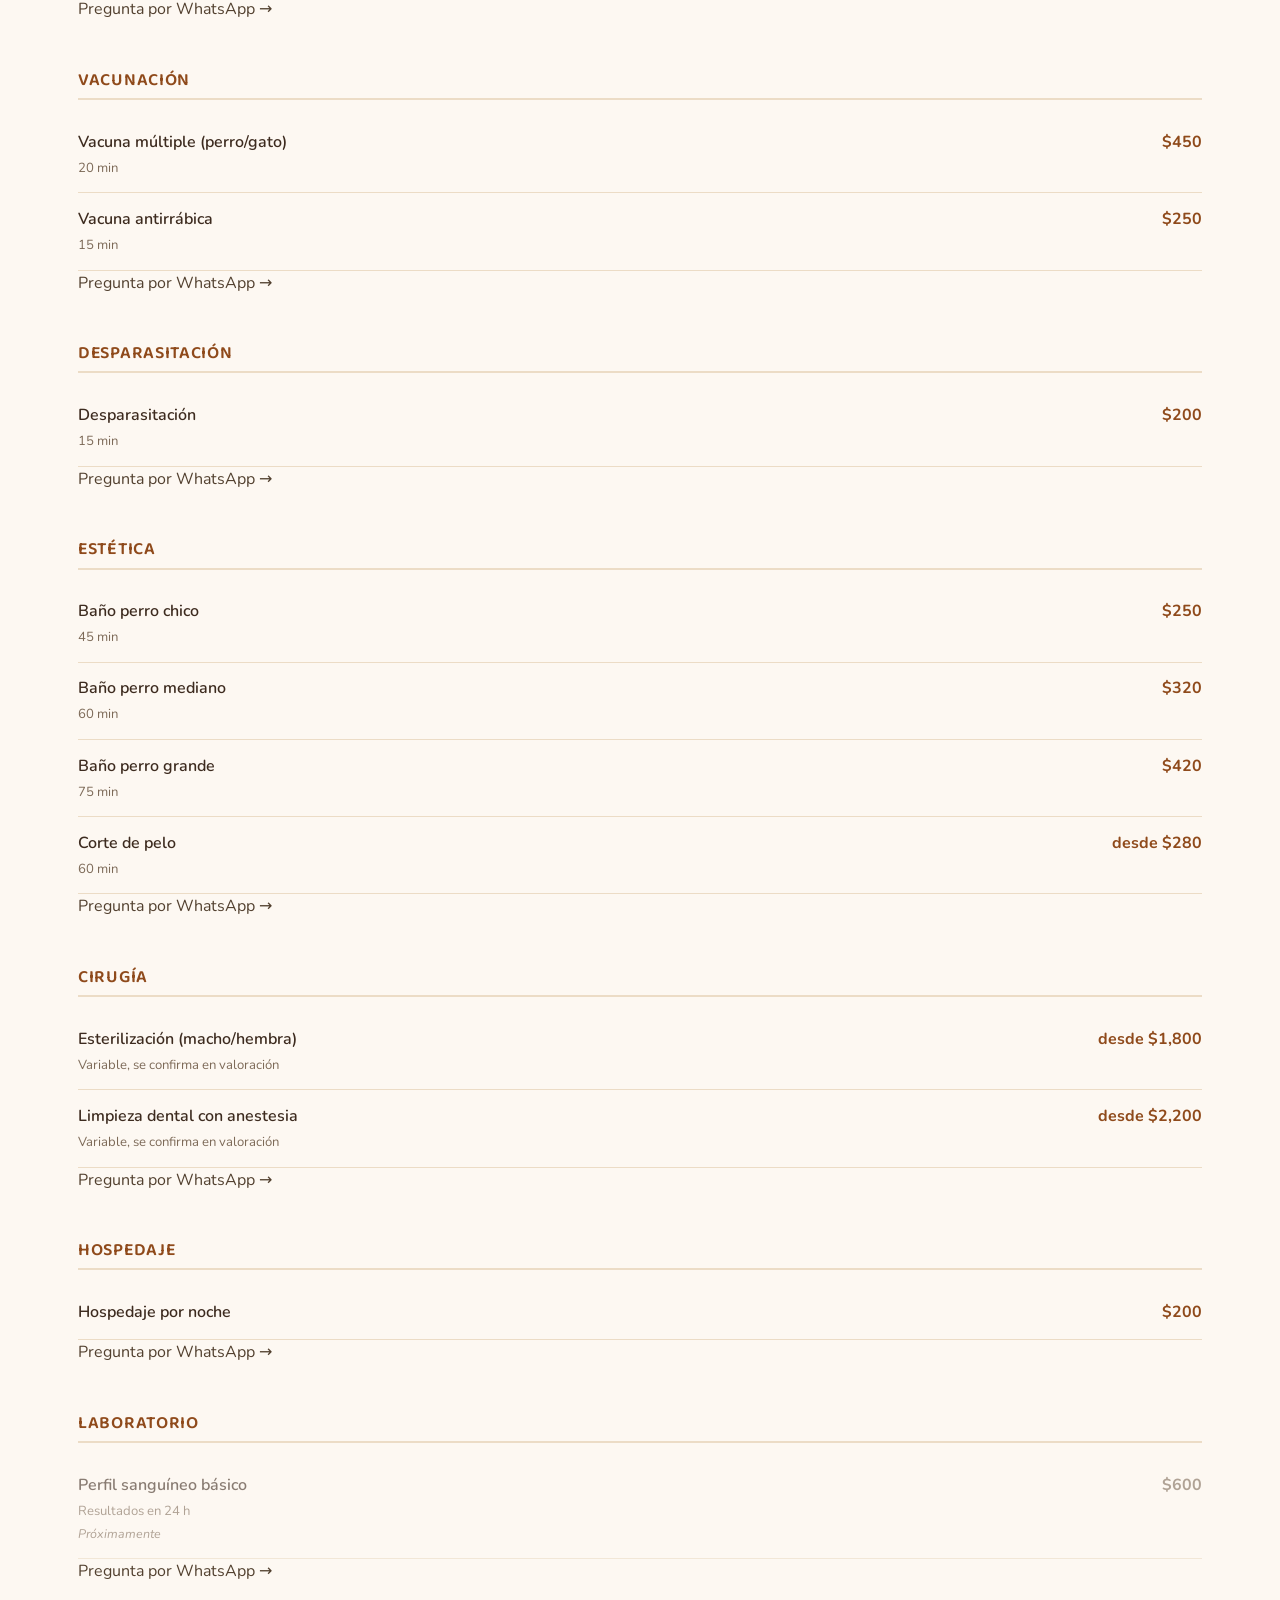
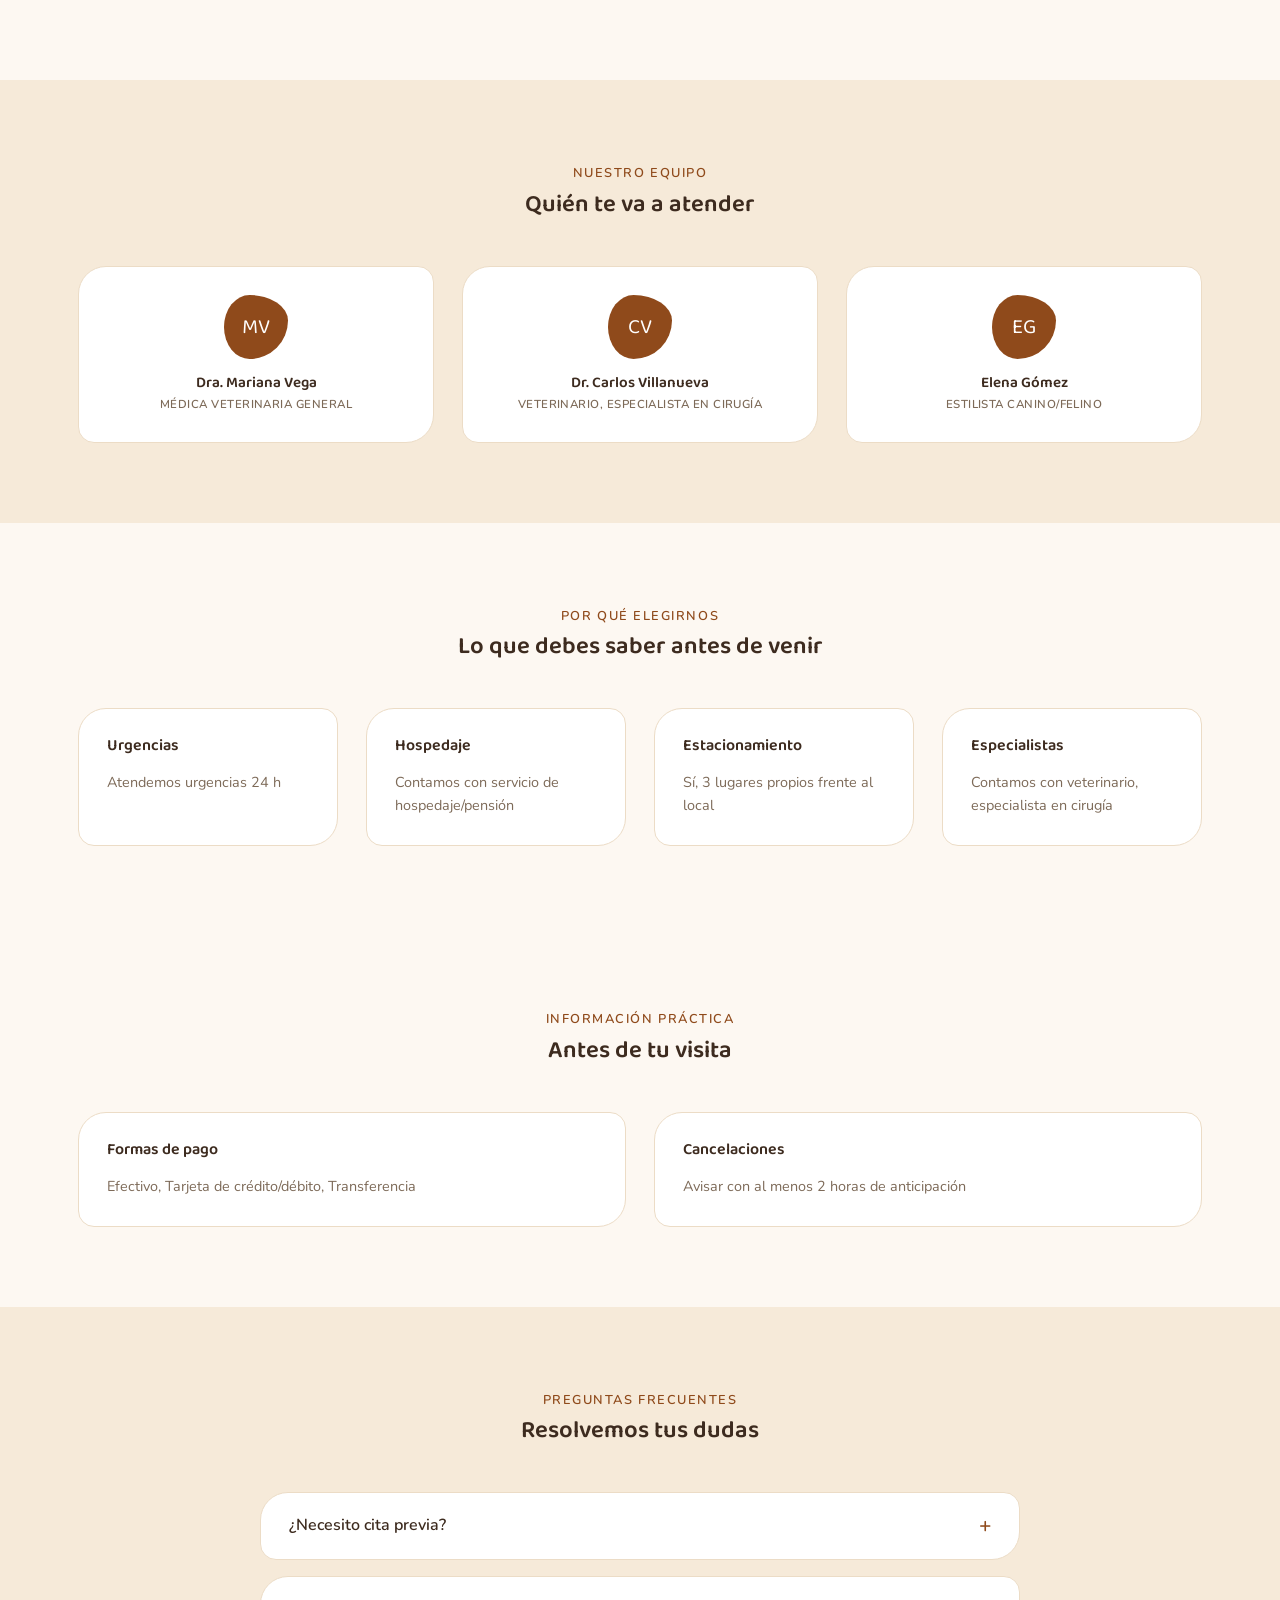
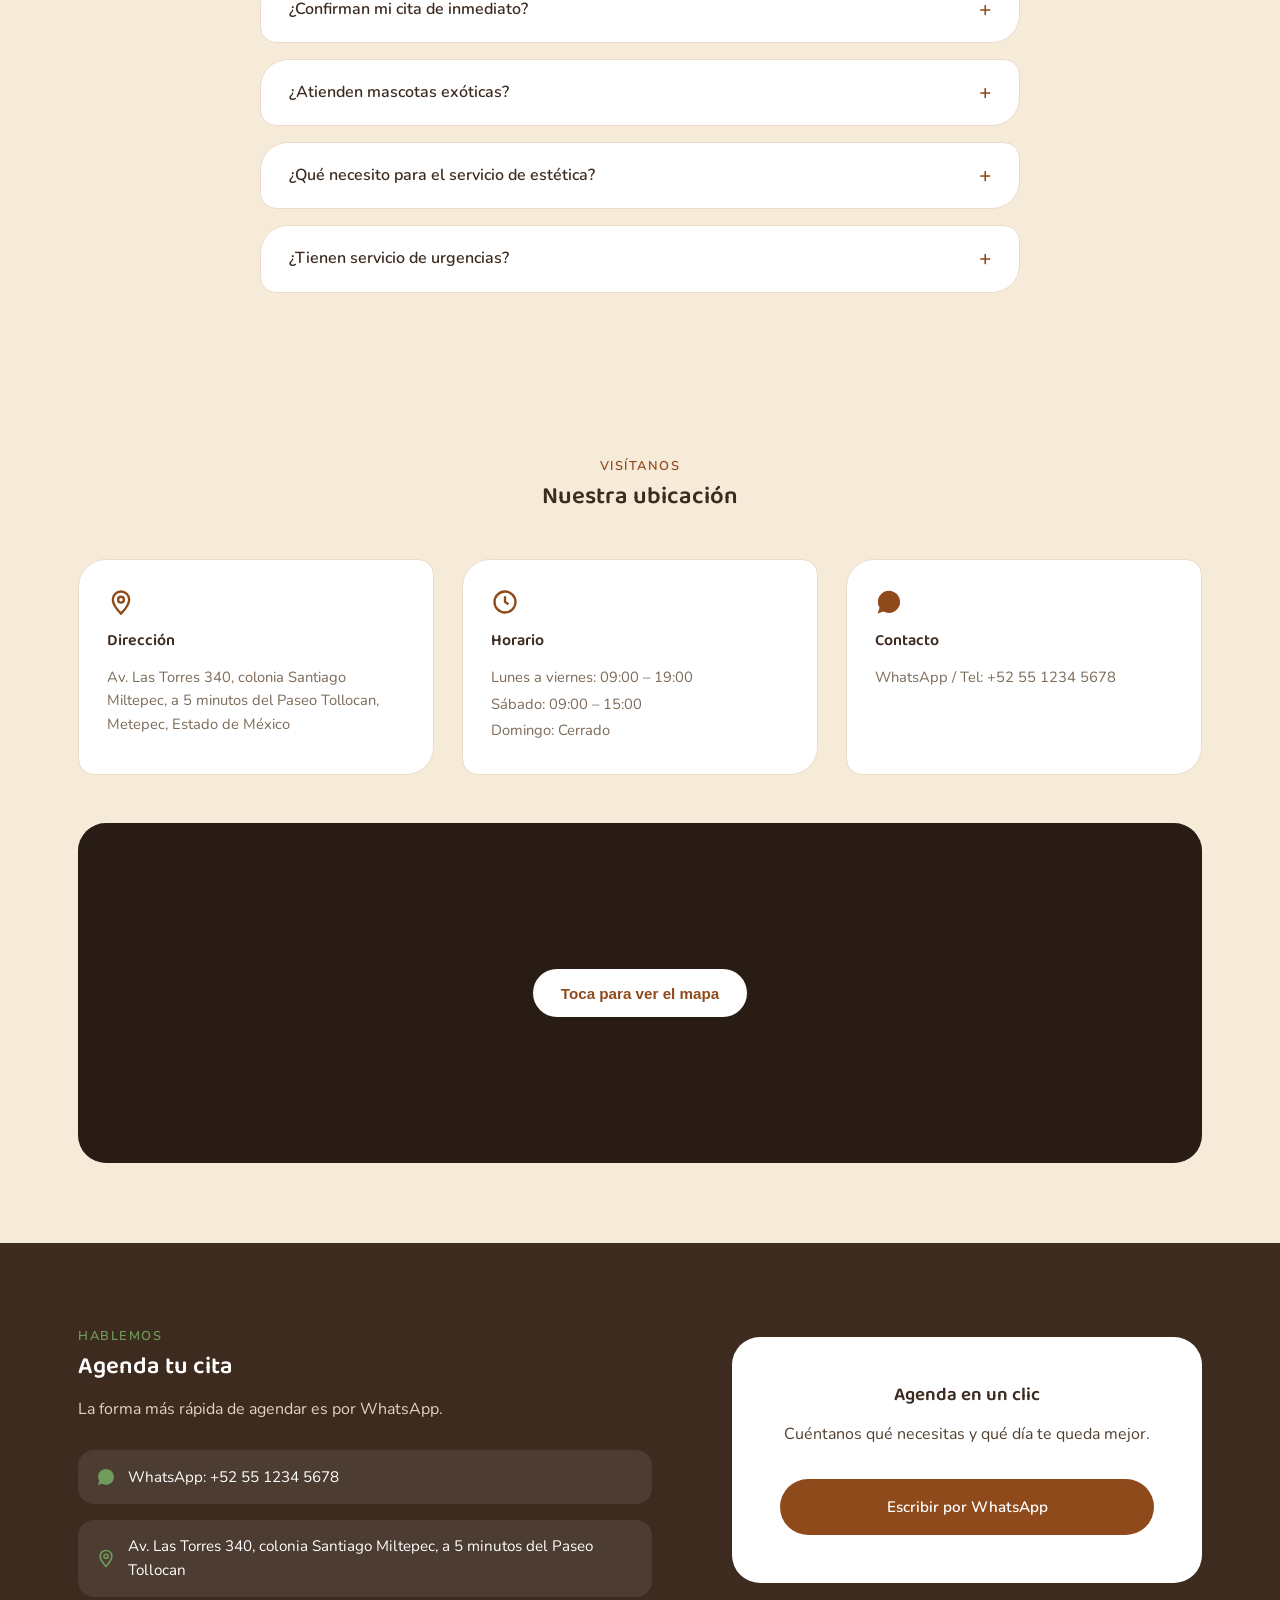
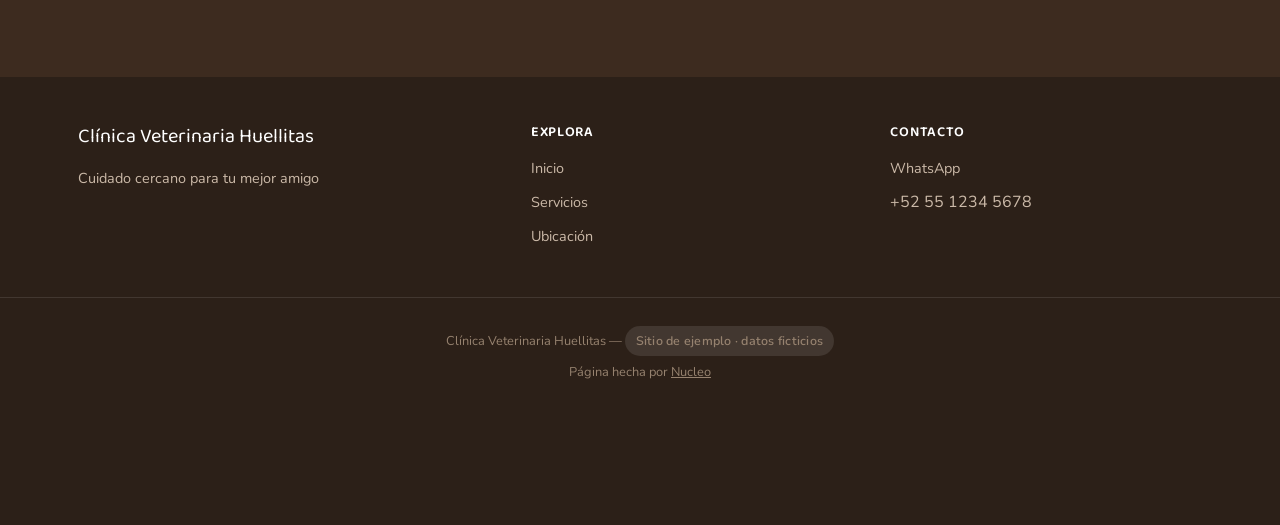
==== commit eca5b662: "Huellitas: agrega crédito 'Página hecha por Nucleo' en el pie Co-Authored-By: Claude Sonnet 5.5 <nor" ====
--- a/docs/huellitas/index.html
+++ b/docs/huellitas/index.html
@@ -416,7 +416,9 @@
       </ul>
     </div>
   </div>
-  <div class="footer-bottom"><!-- PENDIENTE: dominio final antes de entregar --> Clínica Veterinaria Huellitas — <span class="demo-tag">Sitio de ejemplo · datos ficticios</span></div>
+  <div class="footer-bottom"><!-- PENDIENTE: dominio final antes de entregar --> Clínica Veterinaria Huellitas — <span class="demo-tag">Sitio de ejemplo · datos ficticios</span>
+    <p class="footer-credito">Página hecha por <a href="https://nucleoia.com.mx" target="_blank" rel="noopener">Nucleo</a></p>
+  </div>
 </footer>
 <a class="whatsapp-float" href="https://wa.me/525512345678?text=Hola%2C%20quiero%20agendar%20una%20cita%20en%20Cl%C3%ADnica%20Veterinaria%20Huellitas" target="_blank" rel="noopener" aria-label="Agenda tu cita por WhatsApp">
   <svg aria-hidden="true" viewBox="0 0 32 32" fill="currentColor"><path d="M16 3C9 3 3.3 8.7 3.3 15.7c0 2.5.7 4.8 1.9 6.8L3 29l6.7-2.1c1.9 1 4 1.6 6.3 1.6 7 0 12.7-5.7 12.7-12.7C28.7 8.7 23 3 16 3zm0 23c-2 0-3.9-.5-5.6-1.5l-.4-.2-4 1.2 1.2-3.9-.3-.4C5.8 19.6 5 17.7 5 15.7 5 9.7 9.9 4.8 16 4.8s11 4.9 11 10.9S22.1 26 16 26z"/></svg>
--- a/docs/huellitas/style.css
+++ b/docs/huellitas/style.css
@@ -287,8 +287,10 @@
 .footer-col ul { display: grid; gap: 0.5rem; }
 .footer-col a { font-size: 0.9rem; color: var(--color-footer-text); transition: color var(--transition); }
 .footer-col a:hover { color: var(--color-accent-2); }
-.footer-bottom { margin-top: var(--space-lg); padding-top: var(--space-md); border-top: 1px solid rgba(255,255,255,0.1); text-align: center; font-size: 0.8rem; color: var(--color-footer-text-soft); }
+.footer-bottom { margin-top: var(--space-lg); padding-top: var(--space-md); padding-bottom: calc(58px + 1.5rem + 1rem); /* deja el crédito por encima del botón flotante de WhatsApp */ border-top: 1px solid rgba(255,255,255,0.1); text-align: center; font-size: 0.8rem; color: var(--color-footer-text-soft); }
 .footer-bottom a { text-decoration: underline; }
+/* Crédito de Nucleo: obligatorio en todo sitio (demo o vendido); solo se quita si Luis lo indica para ese cliente. */
+.footer-credito { margin-top: 0.4rem; }
 
 /* ============================================================
    WhatsApp flotante
